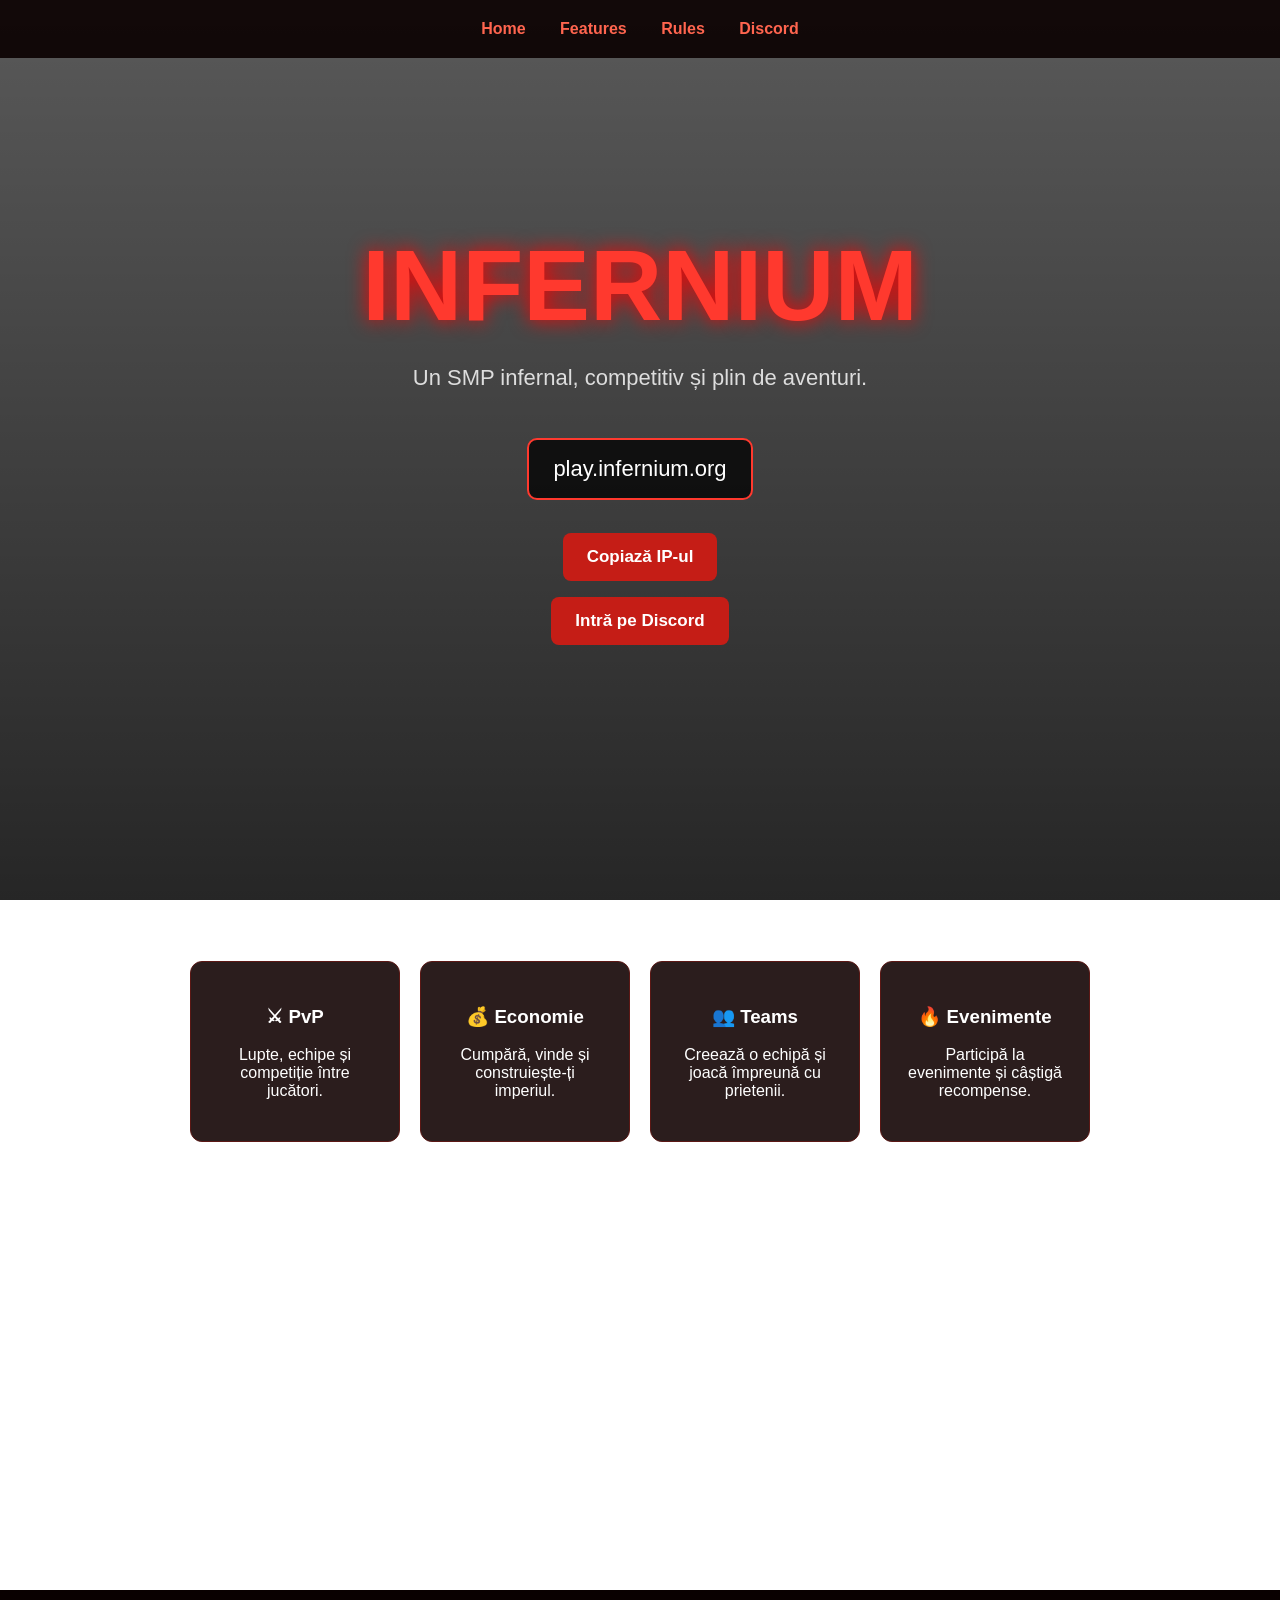
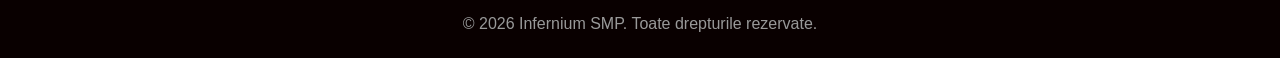
==== index.html @ 7bd4cf45 "Update index.html" ====
<!DOCTYPE html>
<html lang="ro">
<head>
    <meta charset="UTF-8">
    <meta name="viewport" content="width=device-width, initial-scale=1.0">
    <title>Infernium SMP</title>

    <style>
        * {
            box-sizing: border-box;
        }

        body {
            margin: 0;
            font-family: Arial, sans-serif;
            color: white;
            text-align: center;
            background:
                linear-gradient(rgba(0, 0, 0, 0.65), rgba(0, 0, 0, 0.85)),
                url("https://images.unsplash.com/photo-1519608487953-e999c86e7455");
            background-size: cover;
            background-position: center;
            background-attachment: fixed;
        }

        nav {
            padding: 20px;
            background: rgba(10, 0, 0, 0.9);
        }

        nav a {
            margin: 0 15px;
            color: #ff654f;
            font-weight: bold;
            text-decoration: none;
        }

        .hero {
            min-height: 85vh;
            display: flex;
            flex-direction: column;
            align-items: center;
            justify-content: center;
            padding: 30px;
        }

        h1 {
            margin: 0;
            font-size: clamp(48px, 10vw, 100px);
            color: #ff392e;
            text-shadow: 0 0 20px #ff0000;
        }

        .subtitle {
            font-size: 22px;
            color: #dddddd;
        }

        .server-ip {
            margin: 25px 0;
            padding: 16px 24px;
            border: 2px solid #ff392e;
            border-radius: 10px;
            background: rgba(0, 0, 0, 0.75);
            font-size: 22px;
        }

        button,
        .button {
            display: inline-block;
            margin: 8px;
            padding: 14px 24px;
            border: none;
            border-radius: 8px;
            background: #c51d16;
            color: white;
            font-size: 17px;
            font-weight: bold;
            cursor: pointer;
            text-decoration: none;
        }

        button:hover,
        .button:hover {
            background: #ff392e;
        }

        section {
            max-width: 950px;
            margin: auto;
            padding: 70px 25px;
        }

        .cards {
            display: grid;
            grid-template-columns: repeat(auto-fit, minmax(210px, 1fr));
            gap: 20px;
        }

        .card {
            padding: 25px;
            border: 1px solid #5c1815;
            border-radius: 12px;
            background: rgba(20, 5, 5, 0.9);
        }

        footer {
            padding: 25px;
            background: #090000;
            color: #999999;
        }
    </style>
</head>

<body>
    <nav>
        <a href="#home">Home</a>
        <a href="#features">Features</a>
        <a href="#rules">Rules</a>
        <a href="https://discord.gg/xWDe3Y3GH">Discord</a>
    </nav>

    <main>
        <section class="hero" id="home">
            <h1>INFERNIUM</h1>

            <p class="subtitle">
                Un SMP infernal, competitiv și plin de aventuri.
            </p>

            <div class="server-ip" id="serverIp">
                play.infernium.org
            </div>

            <button onclick="copyServerIp()">Copiază IP-ul</button>

            <a class="button" href="https://discord.gg/xWDe3Y3GH">
                Intră pe Discord
            </a>
        </section>

        <section id="features">
            <h2>De ce Infernium?</h2>

            <div class="cards">
                <div class="card">
                    <h3>⚔ PvP</h3>
                    <p>Lupte, echipe și competiție între jucători.</p>
                </div>

                <div class="card">
                    <h3>💰 Economie</h3>
                    <p>Cumpără, vinde și construiește-ți imperiul.</p>
                </div>

                <div class="card">
                    <h3>👥 Teams</h3>
                    <p>Creează o echipă și joacă împreună cu prietenii.</p>
                </div>

                <div class="card">
                    <h3>🔥 Evenimente</h3>
                    <p>Participă la evenimente și câștigă recompense.</p>
                </div>
            </div>
        </section>

        <section id="rules">
            <h2>Reguli principale</h2>

            <p>1. Respectă jucătorii și staff-ul.</p>
            <p>2. Nu folosi hack-uri sau alte avantaje ilegale.</p>
            <p>3. Nu face spam sau reclamă.</p>
            <p>4. Nu exploata bug-uri.</p>
            <p>5. Respectă deciziile staff-ului.</p>
        </section>
    </main>

    <footer>
        © 2026 Infernium SMP. Toate drepturile rezervate.
    </footer>

    <script>
        function copyServerIp() {
            const serverIp = "play.infernium.org";

            navigator.clipboard.writeText(serverIp)
                .then(() => {
                    alert("IP copiat: " + serverIp);
                })
                .catch(() => {
                    prompt("Copiază IP-ul:", serverIp);
                });
        }
    </script>
</body>
</html>
Add Infernium website
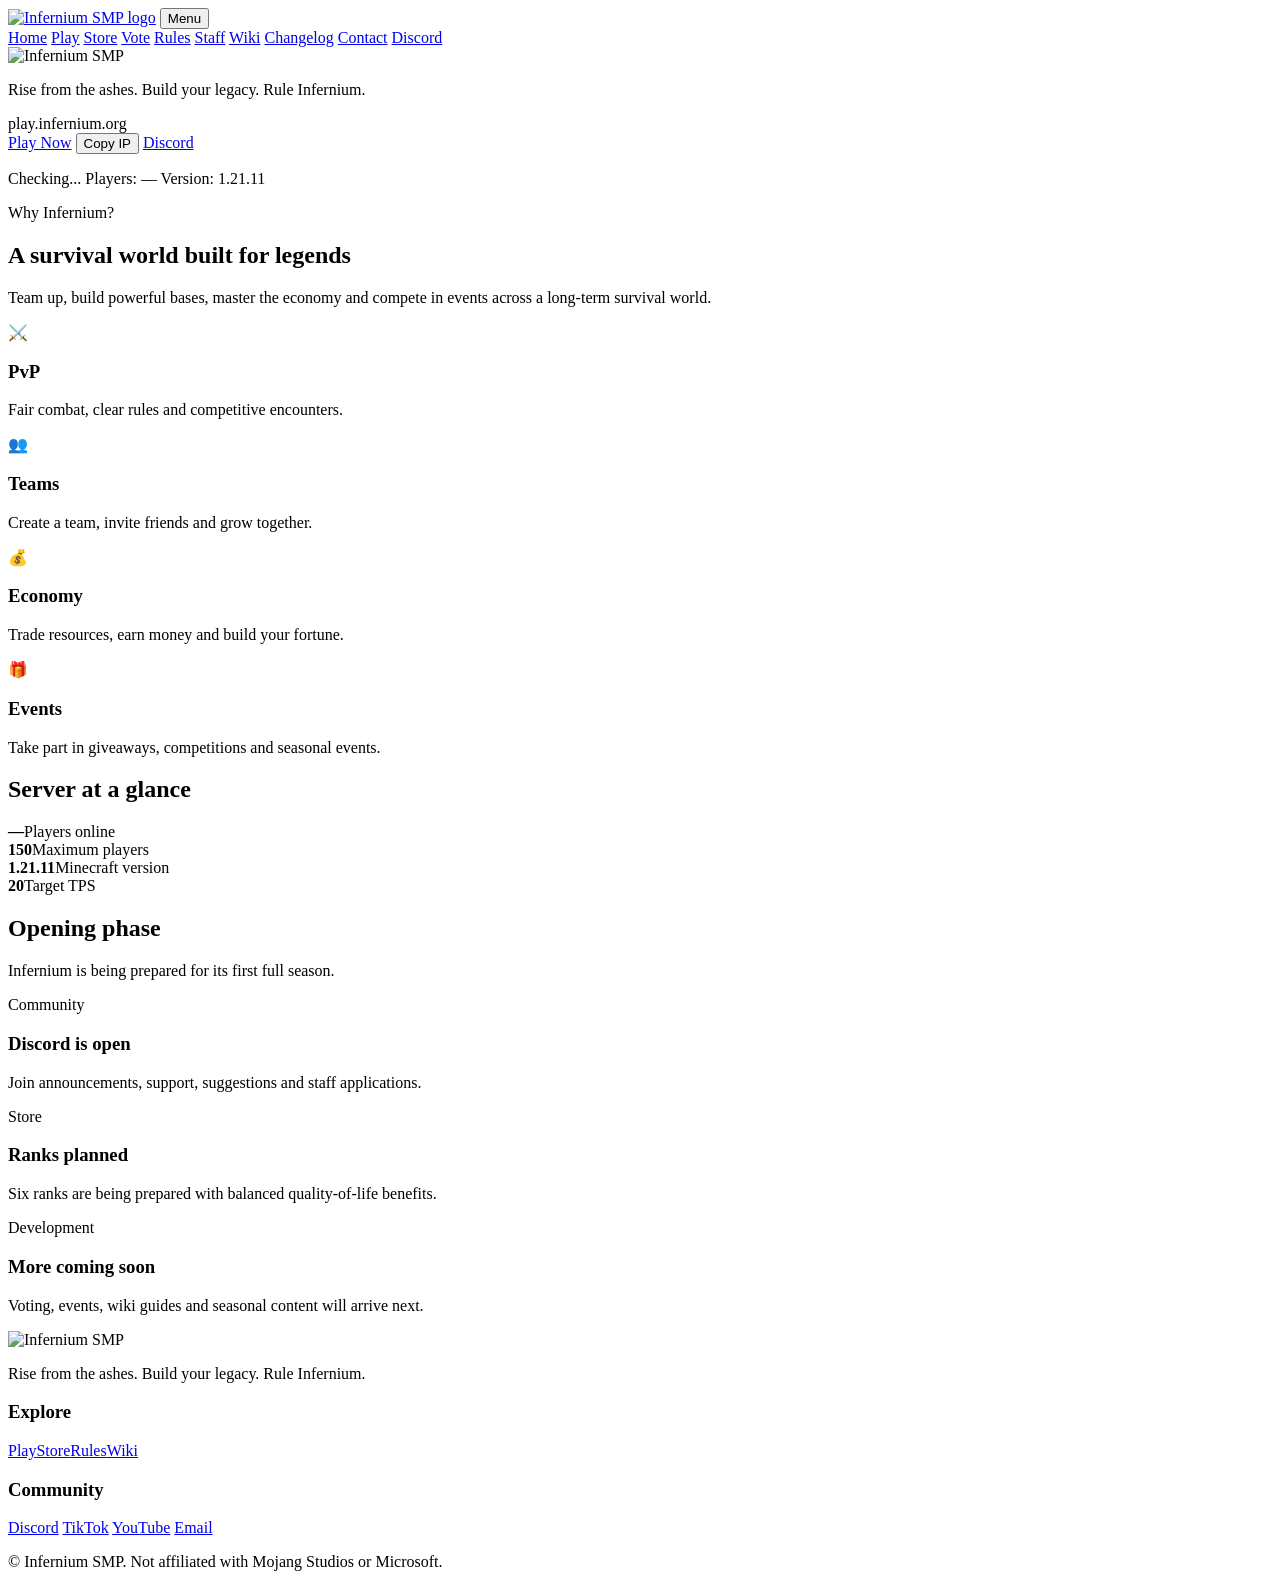
==== commit 1198a1d1: "Add files via upload" ====
--- a/index.html
+++ b/index.html
@@ -1,198 +1,117 @@
 <!DOCTYPE html>
-<html lang="ro">
+<html lang="en">
 <head>
-    <meta charset="UTF-8">
-    <meta name="viewport" content="width=device-width, initial-scale=1.0">
-    <title>Infernium SMP</title>
+  <meta charset="UTF-8">
+  <meta name="viewport" content="width=device-width, initial-scale=1.0">
+  <meta name="description" content="Infernium SMP official Minecraft server website.">
+  <title>Home | Infernium SMP</title>
+  <link rel="stylesheet" href="css/style.css">
+</head>
+<body>
+<header class="site-header">
+  <div class="container navbar">
+    <a class="brand" href="index.html"><img src="images/logo.png" alt="Infernium SMP logo"></a>
+    <button class="menu-toggle" type="button" aria-label="Open navigation" aria-expanded="false">Menu</button>
+    <nav class="nav-links">
+      <a href="index.html">Home</a>
+      <a href="play.html">Play</a>
+      <a href="store.html">Store</a>
+      <a href="vote.html">Vote</a>
+      <a href="rules.html">Rules</a>
+      <a href="staff.html">Staff</a>
+      <a href="wiki.html">Wiki</a>
+      <a href="changelog.html">Changelog</a>
+      <a href="contact.html">Contact</a>
+      <a class="nav-discord" href="https://discord.gg/q29dRccxE" target="_blank" rel="noopener">Discord</a>
+    </nav>
+  </div>
+</header>
 
-    <style>
-        * {
-            box-sizing: border-box;
-        }
+<main>
+  <section class="hero">
+    <div class="hero-content">
+      <img class="hero-logo" src="images/logo.png" alt="Infernium SMP">
+      <p class="hero-subtitle">Rise from the ashes. Build your legacy. Rule Infernium.</p>
+      <div class="server-ip">play.infernium.org</div>
+      <div class="actions">
+        <a class="btn btn-primary" href="play.html">Play Now</a>
+        <button class="btn btn-secondary" type="button" data-copy-ip data-message-target="#copy-message">Copy IP</button>
+        <a class="btn btn-discord" href="https://discord.gg/q29dRccxE" target="_blank" rel="noopener">Discord</a>
+      </div>
+      <p class="copy-message" id="copy-message"></p>
+      <div class="status-strip">
+        <span class="status-pill"><span class="status-dot" data-status-dot></span><span data-server-status>Checking...</span></span>
+        <span class="status-pill">Players: <span data-player-count>—</span></span>
+        <span class="status-pill">Version: <span data-server-version>1.21.11</span></span>
+      </div>
+    </div>
+  </section>
 
-        body {
-            margin: 0;
-            font-family: Arial, sans-serif;
-            color: white;
-            text-align: center;
-            background:
-                linear-gradient(rgba(0, 0, 0, 0.65), rgba(0, 0, 0, 0.85)),
-                url("https://images.unsplash.com/photo-1519608487953-e999c86e7455");
-            background-size: cover;
-            background-position: center;
-            background-attachment: fixed;
-        }
+  <section class="section">
+    <div class="container">
+      <p class="eyebrow center">Why Infernium?</p>
+      <h2 class="section-title">A survival world built for legends</h2>
+      <p class="section-lead">Team up, build powerful bases, master the economy and compete in events across a long-term survival world.</p>
+      <div class="grid grid-4">
+        <article class="card reveal"><div class="card-icon">⚔️</div><h3>PvP</h3><p>Fair combat, clear rules and competitive encounters.</p></article>
+        <article class="card reveal"><div class="card-icon">👥</div><h3>Teams</h3><p>Create a team, invite friends and grow together.</p></article>
+        <article class="card reveal"><div class="card-icon">💰</div><h3>Economy</h3><p>Trade resources, earn money and build your fortune.</p></article>
+        <article class="card reveal"><div class="card-icon">🎁</div><h3>Events</h3><p>Take part in giveaways, competitions and seasonal events.</p></article>
+      </div>
+    </div>
+  </section>
 
-        nav {
-            padding: 20px;
-            background: rgba(10, 0, 0, 0.9);
-        }
+  <section class="section section-dark">
+    <div class="container">
+      <h2 class="section-title">Server at a glance</h2>
+      <div class="grid grid-4">
+        <article class="card stat reveal"><strong data-player-count>—</strong><span>Players online</span></article>
+        <article class="card stat reveal"><strong>150</strong><span>Maximum players</span></article>
+        <article class="card stat reveal"><strong>1.21.11</strong><span>Minecraft version</span></article>
+        <article class="card stat reveal"><strong>20</strong><span>Target TPS</span></article>
+      </div>
+    </div>
+  </section>
 
-        nav a {
-            margin: 0 15px;
-            color: #ff654f;
-            font-weight: bold;
-            text-decoration: none;
-        }
+  <section class="section">
+    <div class="container">
+      <h2 class="section-title">Opening phase</h2>
+      <p class="section-lead">Infernium is being prepared for its first full season.</p>
+      <div class="grid grid-3">
+        <article class="card reveal"><p class="eyebrow">Community</p><h3>Discord is open</h3><p>Join announcements, support, suggestions and staff applications.</p></article>
+        <article class="card reveal"><p class="eyebrow">Store</p><h3>Ranks planned</h3><p>Six ranks are being prepared with balanced quality-of-life benefits.</p></article>
+        <article class="card reveal"><p class="eyebrow">Development</p><h3>More coming soon</h3><p>Voting, events, wiki guides and seasonal content will arrive next.</p></article>
+      </div>
+    </div>
+  </section>
+</main>
 
-        .hero {
-            min-height: 85vh;
-            display: flex;
-            flex-direction: column;
-            align-items: center;
-            justify-content: center;
-            padding: 30px;
-        }
-
-        h1 {
-            margin: 0;
-            font-size: clamp(48px, 10vw, 100px);
-            color: #ff392e;
-            text-shadow: 0 0 20px #ff0000;
-        }
-
-        .subtitle {
-            font-size: 22px;
-            color: #dddddd;
-        }
-
-        .server-ip {
-            margin: 25px 0;
-            padding: 16px 24px;
-            border: 2px solid #ff392e;
-            border-radius: 10px;
-            background: rgba(0, 0, 0, 0.75);
-            font-size: 22px;
-        }
-
-        button,
-        .button {
-            display: inline-block;
-            margin: 8px;
-            padding: 14px 24px;
-            border: none;
-            border-radius: 8px;
-            background: #c51d16;
-            color: white;
-            font-size: 17px;
-            font-weight: bold;
-            cursor: pointer;
-            text-decoration: none;
-        }
-
-        button:hover,
-        .button:hover {
-            background: #ff392e;
-        }
-
-        section {
-            max-width: 950px;
-            margin: auto;
-            padding: 70px 25px;
-        }
-
-        .cards {
-            display: grid;
-            grid-template-columns: repeat(auto-fit, minmax(210px, 1fr));
-            gap: 20px;
-        }
-
-        .card {
-            padding: 25px;
-            border: 1px solid #5c1815;
-            border-radius: 12px;
-            background: rgba(20, 5, 5, 0.9);
-        }
-
-        footer {
-            padding: 25px;
-            background: #090000;
-            color: #999999;
-        }
-    </style>
-</head>
-
-<body>
-    <nav>
-        <a href="#home">Home</a>
-        <a href="#features">Features</a>
-        <a href="#rules">Rules</a>
-        <a href="https://discord.gg/xWDe3Y3GH">Discord</a>
-    </nav>
-
-    <main>
-        <section class="hero" id="home">
-            <h1>INFERNIUM</h1>
-
-            <p class="subtitle">
-                Un SMP infernal, competitiv și plin de aventuri.
-            </p>
-
-            <div class="server-ip" id="serverIp">
-                play.infernium.org
-            </div>
-
-            <button onclick="copyServerIp()">Copiază IP-ul</button>
-
-            <a class="button" href="https://discord.gg/xWDe3Y3GH">
-                Intră pe Discord
-            </a>
-        </section>
-
-        <section id="features">
-            <h2>De ce Infernium?</h2>
-
-            <div class="cards">
-                <div class="card">
-                    <h3>⚔ PvP</h3>
-                    <p>Lupte, echipe și competiție între jucători.</p>
-                </div>
-
-                <div class="card">
-                    <h3>💰 Economie</h3>
-                    <p>Cumpără, vinde și construiește-ți imperiul.</p>
-                </div>
-
-                <div class="card">
-                    <h3>👥 Teams</h3>
-                    <p>Creează o echipă și joacă împreună cu prietenii.</p>
-                </div>
-
-                <div class="card">
-                    <h3>🔥 Evenimente</h3>
-                    <p>Participă la evenimente și câștigă recompense.</p>
-                </div>
-            </div>
-        </section>
-
-        <section id="rules">
-            <h2>Reguli principale</h2>
-
-            <p>1. Respectă jucătorii și staff-ul.</p>
-            <p>2. Nu folosi hack-uri sau alte avantaje ilegale.</p>
-            <p>3. Nu face spam sau reclamă.</p>
-            <p>4. Nu exploata bug-uri.</p>
-            <p>5. Respectă deciziile staff-ului.</p>
-        </section>
-    </main>
-
-    <footer>
-        © 2026 Infernium SMP. Toate drepturile rezervate.
-    </footer>
-
-    <script>
-        function copyServerIp() {
-            const serverIp = "play.infernium.org";
-
-            navigator.clipboard.writeText(serverIp)
-                .then(() => {
-                    alert("IP copiat: " + serverIp);
-                })
-                .catch(() => {
-                    prompt("Copiază IP-ul:", serverIp);
-                });
-        }
-    </script>
+<footer class="site-footer">
+  <div class="container">
+    <div class="footer-grid">
+      <div>
+        <img class="footer-logo" src="images/logo.png" alt="Infernium SMP">
+        <p class="muted">Rise from the ashes. Build your legacy. Rule Infernium.</p>
+      </div>
+      <div>
+        <h3>Explore</h3>
+        <div class="footer-links">
+          <a href="play.html">Play</a><a href="store.html">Store</a><a href="rules.html">Rules</a><a href="wiki.html">Wiki</a>
+        </div>
+      </div>
+      <div>
+        <h3>Community</h3>
+        <div class="footer-links">
+          <a href="https://discord.gg/q29dRccxE" target="_blank" rel="noopener">Discord</a>
+          <a href="https://www.tiktok.com/@infernium.smp?is_from_webapp=1&sender_device=pc" target="_blank" rel="noopener">TikTok</a>
+          <a href="https://www.youtube.com/@%E5%BD%B1%E9%9B%B6-y7g2w" target="_blank" rel="noopener">YouTube</a>
+          <a href="mailto:itsreikage@gmail.com">Email</a>
+        </div>
+      </div>
+    </div>
+    <p class="copyright">© <span data-year></span> Infernium SMP. Not affiliated with Mojang Studios or Microsoft.</p>
+  </div>
+</footer>
+<script src="js/script.js"></script>
 </body>
-</html>
-Add Infernium website
+</html>
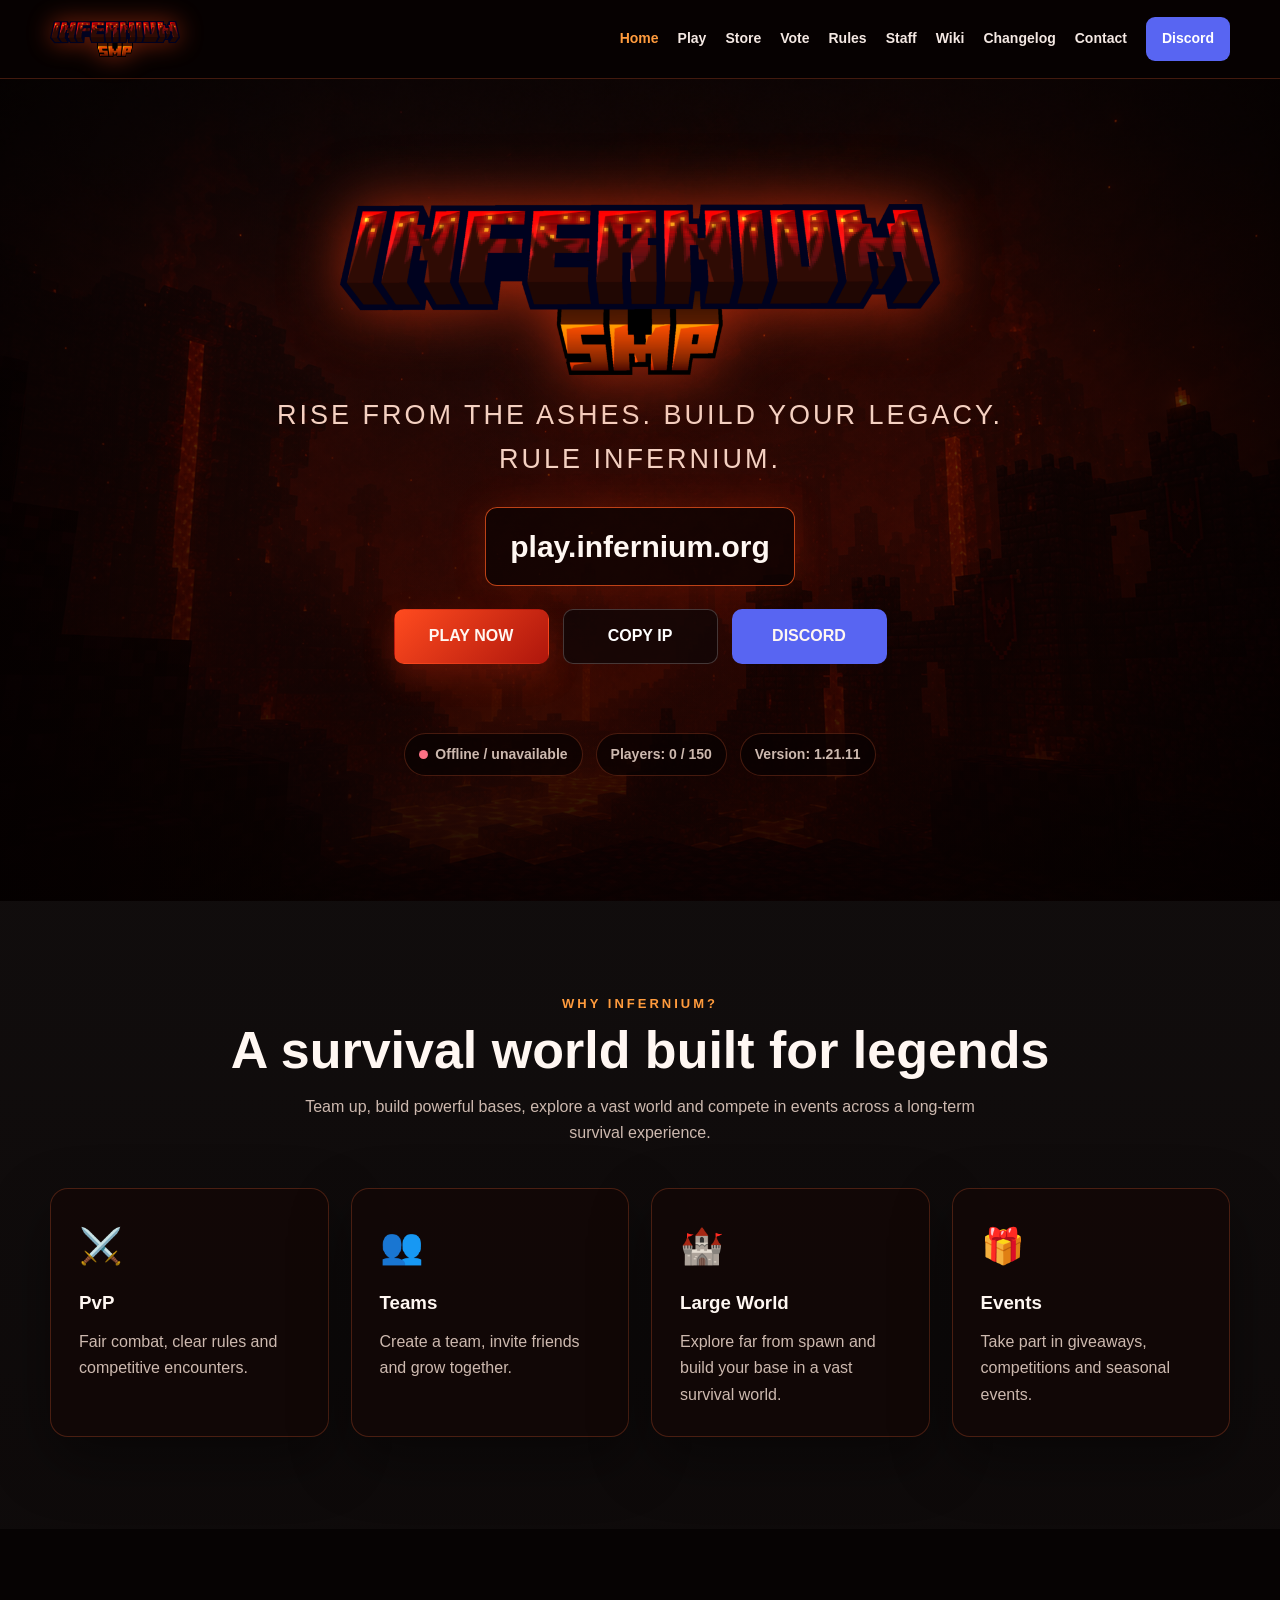
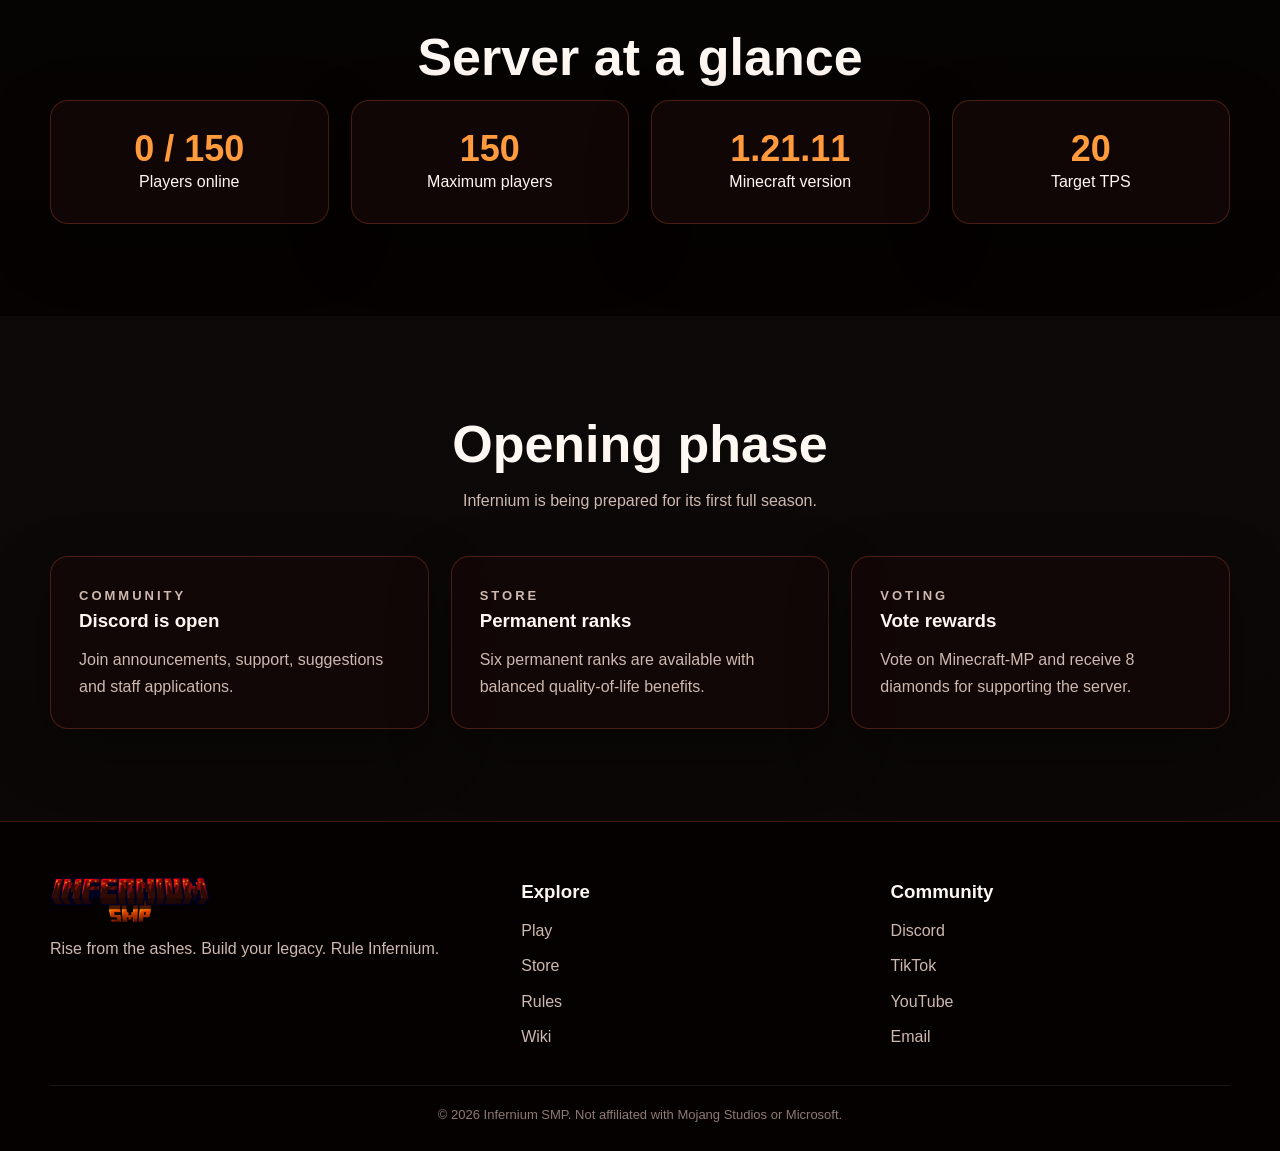
==== commit f619a6a9: "Add files via upload" ====
--- a/index.html
+++ b/index.html
@@ -51,11 +51,11 @@
     <div class="container">
       <p class="eyebrow center">Why Infernium?</p>
       <h2 class="section-title">A survival world built for legends</h2>
-      <p class="section-lead">Team up, build powerful bases, master the economy and compete in events across a long-term survival world.</p>
+      <p class="section-lead">Team up, build powerful bases, explore a vast world and compete in events across a long-term survival experience.</p>
       <div class="grid grid-4">
         <article class="card reveal"><div class="card-icon">⚔️</div><h3>PvP</h3><p>Fair combat, clear rules and competitive encounters.</p></article>
         <article class="card reveal"><div class="card-icon">👥</div><h3>Teams</h3><p>Create a team, invite friends and grow together.</p></article>
-        <article class="card reveal"><div class="card-icon">💰</div><h3>Economy</h3><p>Trade resources, earn money and build your fortune.</p></article>
+        <article class="card reveal"><div class="card-icon">🏰</div><h3>Large World</h3><p>Explore far from spawn and build your base in a vast survival world.</p></article>
         <article class="card reveal"><div class="card-icon">🎁</div><h3>Events</h3><p>Take part in giveaways, competitions and seasonal events.</p></article>
       </div>
     </div>
@@ -79,8 +79,8 @@
       <p class="section-lead">Infernium is being prepared for its first full season.</p>
       <div class="grid grid-3">
         <article class="card reveal"><p class="eyebrow">Community</p><h3>Discord is open</h3><p>Join announcements, support, suggestions and staff applications.</p></article>
-        <article class="card reveal"><p class="eyebrow">Store</p><h3>Ranks planned</h3><p>Six ranks are being prepared with balanced quality-of-life benefits.</p></article>
-        <article class="card reveal"><p class="eyebrow">Development</p><h3>More coming soon</h3><p>Voting, events, wiki guides and seasonal content will arrive next.</p></article>
+        <article class="card reveal"><p class="eyebrow">Store</p><h3>Permanent ranks</h3><p>Six permanent ranks are available with balanced quality-of-life benefits.</p></article>
+        <article class="card reveal"><p class="eyebrow">Voting</p><h3>Vote rewards</h3><p>Vote on Minecraft-MP and receive 8 diamonds for supporting the server.</p></article>
       </div>
     </div>
   </section>
--- a/css/style.css
+++ b/css/style.css
@@ -0,0 +1,325 @@
+:root {
+  --bg: #070202;
+  --surface: rgba(19, 7, 6, 0.88);
+  --surface-2: rgba(30, 10, 8, 0.9);
+  --text: #fff7f2;
+  --muted: #cdb9af;
+  --primary: #ff4b1f;
+  --primary-dark: #ae160c;
+  --accent: #ff9b3d;
+  --discord: #5865f2;
+  --success: #4ade80;
+  --danger: #fb7185;
+  --border: rgba(255, 106, 55, 0.24);
+  --shadow: 0 22px 60px rgba(0, 0, 0, 0.42);
+  --radius: 18px;
+  --max: 1180px;
+}
+
+* { box-sizing: border-box; margin: 0; padding: 0; }
+html { scroll-behavior: smooth; }
+body {
+  min-height: 100vh;
+  color: var(--text);
+  background:
+    linear-gradient(rgba(5, 1, 1, 0.94), rgba(5, 1, 1, 0.98)),
+    url("../images/backgrounds/background.png") center/cover fixed;
+  font-family: Inter, Arial, Helvetica, sans-serif;
+  line-height: 1.65;
+}
+a { color: inherit; }
+img { max-width: 100%; display: block; }
+button, input, textarea { font: inherit; }
+.container { width: min(var(--max), calc(100% - 40px)); margin: 0 auto; }
+
+.site-header {
+  position: sticky;
+  top: 0;
+  z-index: 1000;
+  background: rgba(7, 2, 2, 0.88);
+  backdrop-filter: blur(15px);
+  border-bottom: 1px solid var(--border);
+}
+.navbar {
+  min-height: 78px;
+  display: flex;
+  align-items: center;
+  justify-content: space-between;
+  gap: 24px;
+}
+.brand img {
+  width: 130px;
+  filter: drop-shadow(0 0 12px rgba(255, 70, 22, .45));
+}
+.nav-links { display: flex; align-items: center; gap: 19px; }
+.nav-links a {
+  text-decoration: none;
+  font-size: 14px;
+  font-weight: 800;
+  color: #f4e8e3;
+  transition: .2s ease;
+}
+.nav-links a:hover, .nav-links a.active { color: var(--accent); }
+.nav-discord {
+  padding: 10px 16px;
+  border-radius: 9px;
+  background: var(--discord);
+  color: #fff !important;
+}
+.menu-toggle {
+  display: none;
+  padding: 9px 13px;
+  color: white;
+  border: 1px solid var(--border);
+  border-radius: 9px;
+  background: rgba(255,255,255,.04);
+  cursor: pointer;
+}
+
+.hero {
+  min-height: calc(100vh - 78px);
+  display: grid;
+  place-items: center;
+  padding: 70px 20px;
+  text-align: center;
+  background:
+    radial-gradient(circle at center, rgba(112, 21, 5, .08), rgba(4, 0, 0, .74)),
+    linear-gradient(to bottom, rgba(0,0,0,.12), rgba(7,1,1,.84)),
+    url("../images/backgrounds/background.png") center/cover no-repeat;
+}
+.hero-content { width: min(900px, 100%); }
+.hero-logo {
+  width: min(600px, 91vw);
+  margin: 0 auto;
+  filter: drop-shadow(0 0 30px rgba(255, 61, 16, .62));
+  animation: float 4s ease-in-out infinite;
+}
+.hero-subtitle {
+  margin: 18px auto 25px;
+  max-width: 740px;
+  color: #f4d0c1;
+  font-size: clamp(17px, 2.2vw, 27px);
+  letter-spacing: 3px;
+  text-transform: uppercase;
+}
+.server-ip {
+  width: fit-content;
+  max-width: 100%;
+  margin: 0 auto 23px;
+  padding: 14px 24px;
+  border: 1px solid rgba(255, 91, 31, .72);
+  border-radius: 12px;
+  background: rgba(12, 3, 3, .76);
+  box-shadow: 0 0 34px rgba(255, 62, 14, .17);
+  font-size: clamp(20px, 3vw, 30px);
+  font-weight: 900;
+}
+.actions { display: flex; justify-content: center; flex-wrap: wrap; gap: 14px; }
+.btn {
+  min-width: 155px;
+  display: inline-flex;
+  align-items: center;
+  justify-content: center;
+  padding: 13px 22px;
+  border: 1px solid transparent;
+  border-radius: 10px;
+  text-decoration: none;
+  text-transform: uppercase;
+  font-weight: 900;
+  cursor: pointer;
+  transition: .22s ease;
+}
+.btn:hover { transform: translateY(-3px); }
+.btn-primary {
+  background: linear-gradient(135deg, var(--primary), var(--primary-dark));
+  box-shadow: 0 12px 30px rgba(222, 47, 13, .28);
+}
+.btn-secondary { background: rgba(18,6,6,.84); border-color: rgba(255,255,255,.2); color: white; }
+.btn-discord { background: var(--discord); }
+.btn-disabled { opacity: .58; cursor: not-allowed; }
+.btn-disabled:hover { transform: none; }
+.copy-message { min-height: 24px; margin-top: 13px; color: var(--accent); font-weight: 800; }
+.status-strip { margin-top: 32px; display: flex; justify-content: center; flex-wrap: wrap; gap: 13px; }
+.status-pill {
+  padding: 9px 14px;
+  border: 1px solid var(--border);
+  border-radius: 999px;
+  background: rgba(9,2,2,.74);
+  color: var(--muted);
+  font-size: 14px;
+  font-weight: 800;
+}
+.status-dot { display: inline-block; width: 9px; height: 9px; margin-right: 7px; border-radius: 50%; background: #facc15; }
+.status-dot.online { background: var(--success); }
+.status-dot.offline { background: var(--danger); }
+
+.section { padding: 92px 0; }
+.section-dark { background: rgba(4,1,1,.72); }
+.eyebrow { color: var(--accent); text-transform: uppercase; letter-spacing: 3px; font-size: 13px; font-weight: 900; }
+.section-title { margin: 8px 0 14px; text-align: center; font-size: clamp(32px, 5vw, 52px); line-height: 1.1; }
+.section-lead { max-width: 720px; margin: 0 auto 42px; text-align: center; color: var(--muted); }
+.center { text-align: center; }
+
+.grid { display: grid; gap: 22px; }
+.grid-2 { grid-template-columns: repeat(2, minmax(0,1fr)); }
+.grid-3 { grid-template-columns: repeat(3, minmax(0,1fr)); }
+.grid-4 { grid-template-columns: repeat(4, minmax(0,1fr)); }
+
+.card {
+  padding: 28px;
+  border: 1px solid var(--border);
+  border-radius: var(--radius);
+  background: var(--surface);
+  box-shadow: var(--shadow);
+  transition: .22s ease;
+}
+.card:hover { transform: translateY(-5px); border-color: rgba(255, 112, 58, .5); }
+.card-icon { margin-bottom: 13px; font-size: 35px; }
+.card h2, .card h3 { margin-bottom: 10px; }
+.card p, .muted { color: var(--muted); }
+.stat { text-align: center; }
+.stat strong { display: block; color: var(--accent); font-size: 36px; line-height: 1.1; }
+
+.page-hero {
+  padding: 110px 20px 72px;
+  text-align: center;
+  border-bottom: 1px solid var(--border);
+  background:
+    linear-gradient(rgba(4,0,0,.35), rgba(4,0,0,.84)),
+    url("../images/backgrounds/background.png") center/cover;
+}
+.page-hero h1 { margin-top: 10px; font-size: clamp(42px, 7vw, 78px); line-height: 1; text-transform: uppercase; }
+.page-hero p:last-child { max-width: 720px; margin: 18px auto 0; color: var(--muted); font-size: 18px; }
+
+.step-number {
+  width: 45px;
+  height: 45px;
+  display: grid;
+  place-items: center;
+  margin-bottom: 16px;
+  border-radius: 50%;
+  background: linear-gradient(135deg, var(--primary), var(--primary-dark));
+  font-weight: 900;
+}
+.rank-card { position: relative; overflow: hidden; }
+.rank-card::before {
+  content: "";
+  position: absolute;
+  inset: 0 0 auto;
+  height: 5px;
+  background: var(--rank-colour, linear-gradient(90deg, var(--primary), var(--accent)));
+}
+.price { margin: 12px 0 18px; color: var(--accent); font-size: 34px; font-weight: 900; }
+.feature-list { list-style: none; margin: 18px 0 24px; }
+.feature-list li { padding: 7px 0; color: var(--muted); }
+.feature-list li::before { content: "✓"; margin-right: 9px; color: var(--success); font-weight: 900; }
+
+.rule-list, .wiki-list, .command-list { padding-left: 20px; color: var(--muted); }
+.rule-list li, .wiki-list li, .command-list li { margin: 10px 0; }
+.command { color: var(--accent); font-family: Consolas, monospace; font-weight: 900; }
+
+.staff-avatar {
+  width: 94px; height: 94px;
+  display: grid; place-items: center;
+  margin: 0 auto 16px;
+  border: 2px solid var(--border);
+  border-radius: 50%;
+  background: #210908;
+  font-size: 39px;
+}
+.staff-card { text-align: center; }
+.role { color: var(--accent); font-weight: 900; text-transform: uppercase; letter-spacing: 1px; }
+
+.timeline { max-width: 850px; margin: 0 auto; }
+.timeline-item {
+  margin-bottom: 22px;
+  padding: 26px 28px;
+  border-left: 4px solid var(--primary);
+  border-radius: 0 var(--radius) var(--radius) 0;
+  background: var(--surface);
+}
+.timeline-item time { color: var(--accent); font-weight: 900; }
+
+.footer-links { display: grid; gap: 9px; margin-top: 10px; }
+.footer-links a { color: var(--muted); text-decoration: none; }
+.footer-links a:hover { color: var(--accent); }
+.notice {
+  padding: 18px 20px;
+  border: 1px solid var(--border);
+  border-radius: 12px;
+  background: rgba(255, 88, 28, .08);
+  color: var(--muted);
+}
+
+.site-footer { padding: 55px 0 25px; border-top: 1px solid var(--border); background: #060101; }
+.footer-grid { display: grid; grid-template-columns: 1.3fr 1fr 1fr; gap: 30px; }
+.footer-logo { width: 160px; margin-bottom: 13px; }
+.copyright {
+  margin-top: 35px;
+  padding-top: 18px;
+  border-top: 1px solid rgba(255,255,255,.08);
+  text-align: center;
+  color: #8d7a73;
+  font-size: 13px;
+}
+
+.reveal { opacity: 0; transform: translateY(22px); transition: .65s ease; }
+.reveal.visible { opacity: 1; transform: translateY(0); }
+@keyframes float { 0%,100% { transform: translateY(0); } 50% { transform: translateY(-10px); } }
+
+@media (max-width: 980px) {
+  .menu-toggle { display: block; }
+  .nav-links {
+    position: absolute;
+    top: 78px; left: 0; right: 0;
+    display: none;
+    padding: 20px;
+    flex-direction: column;
+    align-items: stretch;
+    background: rgba(7,2,2,.98);
+    border-bottom: 1px solid var(--border);
+  }
+  .nav-links.open { display: flex; }
+  .nav-links a { padding: 8px 0; }
+  .grid-3, .grid-4 { grid-template-columns: repeat(2, minmax(0,1fr)); }
+  .footer-grid { grid-template-columns: 1fr 1fr; }
+}
+@media (max-width: 640px) {
+  .container { width: min(100% - 28px, var(--max)); }
+  .hero { min-height: 760px; }
+  .grid-2, .grid-3, .grid-4, .footer-grid { grid-template-columns: 1fr; }
+  .actions { width: min(340px, 100%); margin-inline: auto; }
+  .btn { width: 100%; }
+  .server-ip { width: 100%; overflow-wrap: anywhere; }
+}
+/* Store rank artwork */
+.store-notice { margin-bottom: 30px; text-align: center; }
+.rank-grid { align-items: stretch; }
+.rank-card { padding: 0; display: flex; flex-direction: column; border-color: color-mix(in srgb, var(--rank-colour) 42%, transparent); box-shadow: 0 22px 60px rgba(0,0,0,.42), 0 0 24px var(--rank-glow); }
+.rank-card::before { height: 6px; background: linear-gradient(90deg, transparent, var(--rank-colour), transparent); z-index: 2; }
+.rank-card:hover { transform: translateY(-8px); border-color: var(--rank-colour); box-shadow: 0 26px 70px rgba(0,0,0,.55), 0 0 38px var(--rank-glow); }
+.rank-art { height: 310px; overflow: hidden; background: #020202; border-bottom: 1px solid rgba(255,255,255,.08); }
+.rank-art img { width: 100%; height: 100%; object-fit: cover; object-position: top center; transition: transform .45s ease, filter .45s ease; }
+.rank-card:hover .rank-art img { transform: scale(1.045); filter: brightness(1.08); }
+.rank-content { padding: 26px 28px 30px; display: flex; flex: 1; flex-direction: column; }
+.rank-content h2 { color: var(--rank-colour); font-size: 30px; text-transform: uppercase; letter-spacing: 1px; }
+.rank-content .feature-list { flex: 1; }
+.rank-content .btn { width: 100%; }
+.rank-badge { position: absolute; top: 17px; right: 15px; z-index: 3; padding: 7px 12px; border-radius: 999px; background: var(--rank-colour); color: #100014; font-size: 12px; font-weight: 1000; text-transform: uppercase; letter-spacing: .8px; box-shadow: 0 8px 24px rgba(0,0,0,.45); }
+
+/* Vote page */
+.vote-layout { display: grid; grid-template-columns: 1.2fr .8fr; gap: 24px; align-items: stretch; }
+.vote-card { min-height: 490px; display: flex; flex-direction: column; align-items: center; justify-content: center; text-align: center; background: radial-gradient(circle at 50% 20%, rgba(78,190,255,.15), transparent 42%), var(--surface); }
+.vote-icon { margin-bottom: 10px; font-size: 76px; filter: drop-shadow(0 0 22px rgba(82,190,255,.55)); }
+.vote-card h2 { font-size: clamp(34px,5vw,58px); line-height: 1.05; }
+.vote-card p:not(.eyebrow) { max-width: 610px; margin: 12px auto 26px; }
+.vote-button { min-width: min(330px,100%); }
+.vote-steps h2 { margin-bottom: 24px; }
+.vote-step-list { list-style: none; display: grid; gap: 20px; }
+.vote-step-list li { display: grid; grid-template-columns: 46px 1fr; gap: 14px; align-items: start; }
+.vote-step-list li > span { width: 42px; height: 42px; display: grid; place-items: center; border-radius: 50%; background: linear-gradient(135deg,var(--primary),var(--primary-dark)); font-weight: 900; }
+.vote-step-list strong { display: block; margin-bottom: 3px; }
+.vote-step-list p { color: var(--muted); }
+
+@media (max-width: 900px) { .vote-layout { grid-template-columns: 1fr; } .rank-art { height: 360px; } }
+@media (max-width: 640px) { .rank-art { height: 390px; } .rank-content { padding: 22px; } .vote-card { min-height: 420px; } }
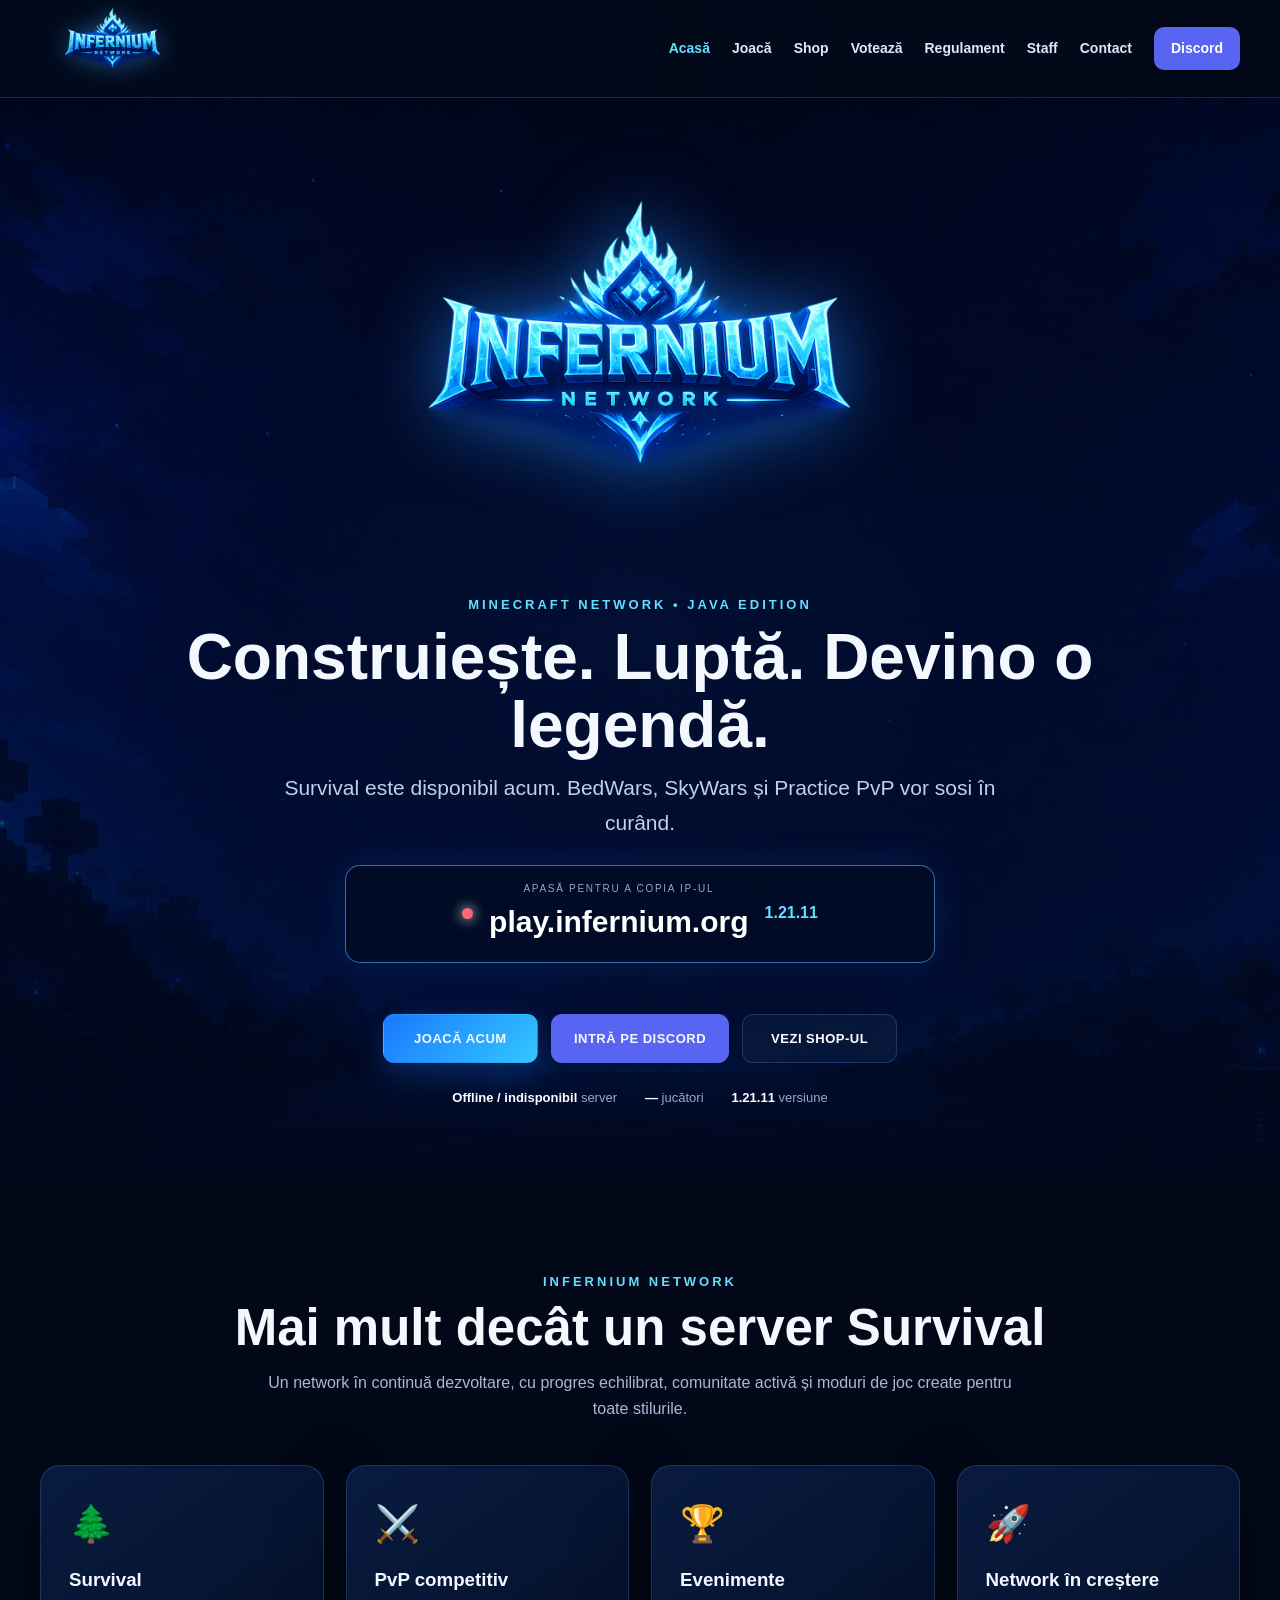
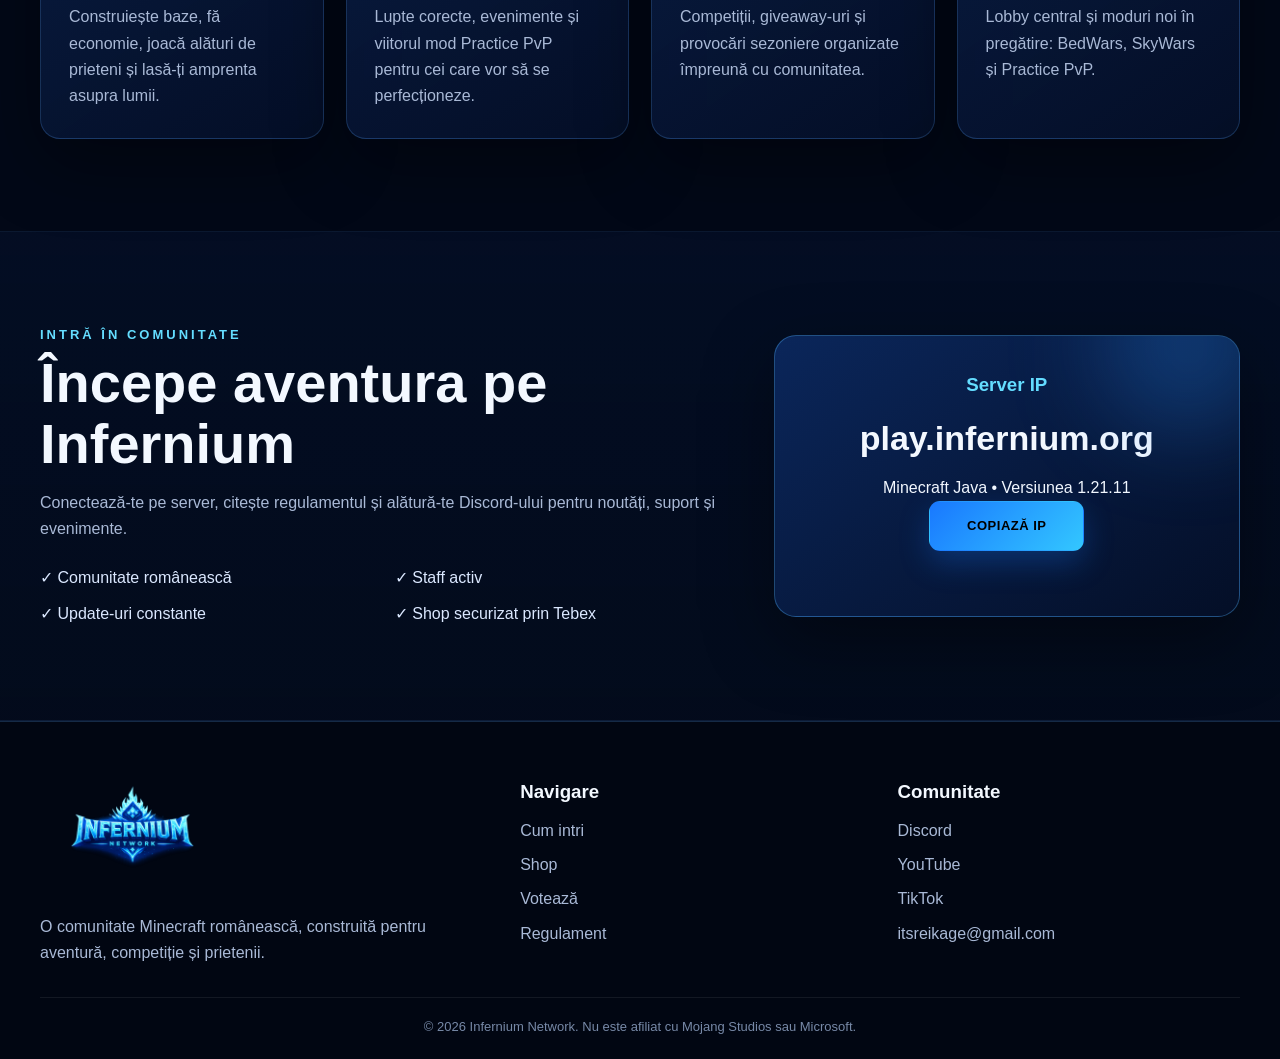
==== commit a334293a: "Add files via upload" ====
--- a/index.html
+++ b/index.html
@@ -1,117 +1,3 @@
-<!DOCTYPE html>
-<html lang="en">
-<head>
-  <meta charset="UTF-8">
-  <meta name="viewport" content="width=device-width, initial-scale=1.0">
-  <meta name="description" content="Infernium SMP official Minecraft server website.">
-  <title>Home | Infernium SMP</title>
-  <link rel="stylesheet" href="css/style.css">
-</head>
-<body>
-<header class="site-header">
-  <div class="container navbar">
-    <a class="brand" href="index.html"><img src="images/logo.png" alt="Infernium SMP logo"></a>
-    <button class="menu-toggle" type="button" aria-label="Open navigation" aria-expanded="false">Menu</button>
-    <nav class="nav-links">
-      <a href="index.html">Home</a>
-      <a href="play.html">Play</a>
-      <a href="store.html">Store</a>
-      <a href="vote.html">Vote</a>
-      <a href="rules.html">Rules</a>
-      <a href="staff.html">Staff</a>
-      <a href="wiki.html">Wiki</a>
-      <a href="changelog.html">Changelog</a>
-      <a href="contact.html">Contact</a>
-      <a class="nav-discord" href="https://discord.gg/q29dRccxE" target="_blank" rel="noopener">Discord</a>
-    </nav>
-  </div>
-</header>
-
-<main>
-  <section class="hero">
-    <div class="hero-content">
-      <img class="hero-logo" src="images/logo.png" alt="Infernium SMP">
-      <p class="hero-subtitle">Rise from the ashes. Build your legacy. Rule Infernium.</p>
-      <div class="server-ip">play.infernium.org</div>
-      <div class="actions">
-        <a class="btn btn-primary" href="play.html">Play Now</a>
-        <button class="btn btn-secondary" type="button" data-copy-ip data-message-target="#copy-message">Copy IP</button>
-        <a class="btn btn-discord" href="https://discord.gg/q29dRccxE" target="_blank" rel="noopener">Discord</a>
-      </div>
-      <p class="copy-message" id="copy-message"></p>
-      <div class="status-strip">
-        <span class="status-pill"><span class="status-dot" data-status-dot></span><span data-server-status>Checking...</span></span>
-        <span class="status-pill">Players: <span data-player-count>—</span></span>
-        <span class="status-pill">Version: <span data-server-version>1.21.11</span></span>
-      </div>
-    </div>
-  </section>
-
-  <section class="section">
-    <div class="container">
-      <p class="eyebrow center">Why Infernium?</p>
-      <h2 class="section-title">A survival world built for legends</h2>
-      <p class="section-lead">Team up, build powerful bases, explore a vast world and compete in events across a long-term survival experience.</p>
-      <div class="grid grid-4">
-        <article class="card reveal"><div class="card-icon">⚔️</div><h3>PvP</h3><p>Fair combat, clear rules and competitive encounters.</p></article>
-        <article class="card reveal"><div class="card-icon">👥</div><h3>Teams</h3><p>Create a team, invite friends and grow together.</p></article>
-        <article class="card reveal"><div class="card-icon">🏰</div><h3>Large World</h3><p>Explore far from spawn and build your base in a vast survival world.</p></article>
-        <article class="card reveal"><div class="card-icon">🎁</div><h3>Events</h3><p>Take part in giveaways, competitions and seasonal events.</p></article>
-      </div>
-    </div>
-  </section>
-
-  <section class="section section-dark">
-    <div class="container">
-      <h2 class="section-title">Server at a glance</h2>
-      <div class="grid grid-4">
-        <article class="card stat reveal"><strong data-player-count>—</strong><span>Players online</span></article>
-        <article class="card stat reveal"><strong>150</strong><span>Maximum players</span></article>
-        <article class="card stat reveal"><strong>1.21.11</strong><span>Minecraft version</span></article>
-        <article class="card stat reveal"><strong>20</strong><span>Target TPS</span></article>
-      </div>
-    </div>
-  </section>
-
-  <section class="section">
-    <div class="container">
-      <h2 class="section-title">Opening phase</h2>
-      <p class="section-lead">Infernium is being prepared for its first full season.</p>
-      <div class="grid grid-3">
-        <article class="card reveal"><p class="eyebrow">Community</p><h3>Discord is open</h3><p>Join announcements, support, suggestions and staff applications.</p></article>
-        <article class="card reveal"><p class="eyebrow">Store</p><h3>Permanent ranks</h3><p>Six permanent ranks are available with balanced quality-of-life benefits.</p></article>
-        <article class="card reveal"><p class="eyebrow">Voting</p><h3>Vote rewards</h3><p>Vote on Minecraft-MP and receive 8 diamonds for supporting the server.</p></article>
-      </div>
-    </div>
-  </section>
-</main>
-
-<footer class="site-footer">
-  <div class="container">
-    <div class="footer-grid">
-      <div>
-        <img class="footer-logo" src="images/logo.png" alt="Infernium SMP">
-        <p class="muted">Rise from the ashes. Build your legacy. Rule Infernium.</p>
-      </div>
-      <div>
-        <h3>Explore</h3>
-        <div class="footer-links">
-          <a href="play.html">Play</a><a href="store.html">Store</a><a href="rules.html">Rules</a><a href="wiki.html">Wiki</a>
-        </div>
-      </div>
-      <div>
-        <h3>Community</h3>
-        <div class="footer-links">
-          <a href="https://discord.gg/q29dRccxE" target="_blank" rel="noopener">Discord</a>
-          <a href="https://www.tiktok.com/@infernium.smp?is_from_webapp=1&sender_device=pc" target="_blank" rel="noopener">TikTok</a>
-          <a href="https://www.youtube.com/@%E5%BD%B1%E9%9B%B6-y7g2w" target="_blank" rel="noopener">YouTube</a>
-          <a href="mailto:itsreikage@gmail.com">Email</a>
-        </div>
-      </div>
-    </div>
-    <p class="copyright">© <span data-year></span> Infernium SMP. Not affiliated with Mojang Studios or Microsoft.</p>
-  </div>
-</footer>
-<script src="js/script.js"></script>
-</body>
-</html>+<!doctype html><html lang="ro"><head><meta charset="utf-8"><meta name="viewport" content="width=device-width,initial-scale=1"><meta name="theme-color" content="#071b4d"><meta name="description" content="Site-ul oficial Infernium Network Minecraft."><title>Acasă | Infernium Network</title><link rel="stylesheet" href="css/style.css"></head><body><header class="site-header"><div class="container navbar"><a class="brand" href="index.html"><img src="images/logo.png" alt="Infernium Network"></a><button class="menu-toggle" type="button" aria-label="Deschide meniul" aria-expanded="false"><span></span><span></span><span></span></button><nav class="nav-links"><a href="index.html">Acasă</a><a href="play.html">Joacă</a><a href="store.html">Shop</a><a href="vote.html">Votează</a><a href="rules.html">Regulament</a><a href="staff.html">Staff</a><a href="contact.html">Contact</a><a class="nav-discord" href="https://discord.gg/QWWmxSHefB" target="_blank" rel="noopener">Discord</a></nav></div></header><main><section class="hero"><div class="hero-overlay"></div><div class="hero-content reveal visible"><img class="hero-logo" src="images/logo.png" alt="Infernium Network"><p class="hero-kicker">Minecraft Network • Java Edition</p><h1>Construiește. Luptă. Devino o legendă.</h1><p class="hero-subtitle">Survival este disponibil acum. BedWars, SkyWars și Practice PvP vor sosi în curând.</p><button class="server-box" data-copy-ip data-message-target="#copy-message"><span class="status-dot" data-status-dot></span><span><small>APASĂ PENTRU A COPIA IP-UL</small><strong>play.infernium.org</strong></span><em>1.21.11</em></button><p class="copy-message" id="copy-message"></p><div class="actions"><a class="btn btn-primary" href="play.html">Joacă acum</a><a class="btn btn-discord" href="https://discord.gg/QWWmxSHefB" target="_blank" rel="noopener">Intră pe Discord</a><a class="btn btn-secondary" href="store.html">Vezi shop-ul</a></div><div class="status-strip"><span><b data-server-status>Se verifică...</b> server</span><span><b data-player-count>—</b> jucători</span><span><b>1.21.11</b> versiune</span></div></div></section>
+<section class="section"><div class="container"><p class="eyebrow center">Infernium Network</p><h2 class="section-title">Mai mult decât un server Survival</h2><p class="section-lead">Un network în continuă dezvoltare, cu progres echilibrat, comunitate activă și moduri de joc create pentru toate stilurile.</p><div class="grid grid-4"><article class="card reveal"><div class="card-icon">🌲</div><h3>Survival</h3><p>Construiește baze, fă economie, joacă alături de prieteni și lasă-ți amprenta asupra lumii.</p></article><article class="card reveal"><div class="card-icon">⚔️</div><h3>PvP competitiv</h3><p>Lupte corecte, evenimente și viitorul mod Practice PvP pentru cei care vor să se perfecționeze.</p></article><article class="card reveal"><div class="card-icon">🏆</div><h3>Evenimente</h3><p>Competiții, giveaway-uri și provocări sezoniere organizate împreună cu comunitatea.</p></article><article class="card reveal"><div class="card-icon">🚀</div><h3>Network în creștere</h3><p>Lobby central și moduri noi în pregătire: BedWars, SkyWars și Practice PvP.</p></article></div></div></section>
+<section class="section section-dark"><div class="container"><div class="split"><div class="reveal"><p class="eyebrow">Intră în comunitate</p><h2>Începe aventura pe Infernium</h2><p class="section-copy">Conectează-te pe server, citește regulamentul și alătură-te Discord-ului pentru noutăți, suport și evenimente.</p><div class="mini-list"><span>✓ Comunitate românească</span><span>✓ Staff activ</span><span>✓ Update-uri constante</span><span>✓ Shop securizat prin Tebex</span></div></div><aside class="cta-card reveal"><span class="glow"></span><h3>Server IP</h3><strong>play.infernium.org</strong><p>Minecraft Java • Versiunea 1.21.11</p><button class="btn btn-primary" data-copy-ip data-message-target="#copy-2">Copiază IP</button><p class="copy-message" id="copy-2"></p></aside></div></div></section></main><footer class="site-footer"><div class="container footer-grid"><div><img class="footer-logo" src="images/logo.png" alt="Infernium Network"><p class="muted">O comunitate Minecraft românească, construită pentru aventură, competiție și prietenii.</p></div><div><h3>Navigare</h3><div class="footer-links"><a href="play.html">Cum intri</a><a href="store.html">Shop</a><a href="vote.html">Votează</a><a href="rules.html">Regulament</a></div></div><div><h3>Comunitate</h3><div class="footer-links"><a href="https://discord.gg/QWWmxSHefB" target="_blank" rel="noopener">Discord</a><a href="https://www.youtube.com/@%E5%BD%B1%E9%9B%B6-y7g2w" target="_blank" rel="noopener">YouTube</a><a href="https://www.tiktok.com/@infernium.smp?is_from_webapp=1&sender_device=pc" target="_blank" rel="noopener">TikTok</a><a href="mailto:itsreikage@gmail.com">itsreikage@gmail.com</a></div></div></div><div class="container copyright">© <span data-year></span> Infernium Network. Nu este afiliat cu Mojang Studios sau Microsoft.</div></footer><script src="js/script.js"></script></body></html>
--- a/css/style.css
+++ b/css/style.css
@@ -1,325 +1,2 @@
-:root {
-  --bg: #070202;
-  --surface: rgba(19, 7, 6, 0.88);
-  --surface-2: rgba(30, 10, 8, 0.9);
-  --text: #fff7f2;
-  --muted: #cdb9af;
-  --primary: #ff4b1f;
-  --primary-dark: #ae160c;
-  --accent: #ff9b3d;
-  --discord: #5865f2;
-  --success: #4ade80;
-  --danger: #fb7185;
-  --border: rgba(255, 106, 55, 0.24);
-  --shadow: 0 22px 60px rgba(0, 0, 0, 0.42);
-  --radius: 18px;
-  --max: 1180px;
-}
 
-* { box-sizing: border-box; margin: 0; padding: 0; }
-html { scroll-behavior: smooth; }
-body {
-  min-height: 100vh;
-  color: var(--text);
-  background:
-    linear-gradient(rgba(5, 1, 1, 0.94), rgba(5, 1, 1, 0.98)),
-    url("../images/backgrounds/background.png") center/cover fixed;
-  font-family: Inter, Arial, Helvetica, sans-serif;
-  line-height: 1.65;
-}
-a { color: inherit; }
-img { max-width: 100%; display: block; }
-button, input, textarea { font: inherit; }
-.container { width: min(var(--max), calc(100% - 40px)); margin: 0 auto; }
-
-.site-header {
-  position: sticky;
-  top: 0;
-  z-index: 1000;
-  background: rgba(7, 2, 2, 0.88);
-  backdrop-filter: blur(15px);
-  border-bottom: 1px solid var(--border);
-}
-.navbar {
-  min-height: 78px;
-  display: flex;
-  align-items: center;
-  justify-content: space-between;
-  gap: 24px;
-}
-.brand img {
-  width: 130px;
-  filter: drop-shadow(0 0 12px rgba(255, 70, 22, .45));
-}
-.nav-links { display: flex; align-items: center; gap: 19px; }
-.nav-links a {
-  text-decoration: none;
-  font-size: 14px;
-  font-weight: 800;
-  color: #f4e8e3;
-  transition: .2s ease;
-}
-.nav-links a:hover, .nav-links a.active { color: var(--accent); }
-.nav-discord {
-  padding: 10px 16px;
-  border-radius: 9px;
-  background: var(--discord);
-  color: #fff !important;
-}
-.menu-toggle {
-  display: none;
-  padding: 9px 13px;
-  color: white;
-  border: 1px solid var(--border);
-  border-radius: 9px;
-  background: rgba(255,255,255,.04);
-  cursor: pointer;
-}
-
-.hero {
-  min-height: calc(100vh - 78px);
-  display: grid;
-  place-items: center;
-  padding: 70px 20px;
-  text-align: center;
-  background:
-    radial-gradient(circle at center, rgba(112, 21, 5, .08), rgba(4, 0, 0, .74)),
-    linear-gradient(to bottom, rgba(0,0,0,.12), rgba(7,1,1,.84)),
-    url("../images/backgrounds/background.png") center/cover no-repeat;
-}
-.hero-content { width: min(900px, 100%); }
-.hero-logo {
-  width: min(600px, 91vw);
-  margin: 0 auto;
-  filter: drop-shadow(0 0 30px rgba(255, 61, 16, .62));
-  animation: float 4s ease-in-out infinite;
-}
-.hero-subtitle {
-  margin: 18px auto 25px;
-  max-width: 740px;
-  color: #f4d0c1;
-  font-size: clamp(17px, 2.2vw, 27px);
-  letter-spacing: 3px;
-  text-transform: uppercase;
-}
-.server-ip {
-  width: fit-content;
-  max-width: 100%;
-  margin: 0 auto 23px;
-  padding: 14px 24px;
-  border: 1px solid rgba(255, 91, 31, .72);
-  border-radius: 12px;
-  background: rgba(12, 3, 3, .76);
-  box-shadow: 0 0 34px rgba(255, 62, 14, .17);
-  font-size: clamp(20px, 3vw, 30px);
-  font-weight: 900;
-}
-.actions { display: flex; justify-content: center; flex-wrap: wrap; gap: 14px; }
-.btn {
-  min-width: 155px;
-  display: inline-flex;
-  align-items: center;
-  justify-content: center;
-  padding: 13px 22px;
-  border: 1px solid transparent;
-  border-radius: 10px;
-  text-decoration: none;
-  text-transform: uppercase;
-  font-weight: 900;
-  cursor: pointer;
-  transition: .22s ease;
-}
-.btn:hover { transform: translateY(-3px); }
-.btn-primary {
-  background: linear-gradient(135deg, var(--primary), var(--primary-dark));
-  box-shadow: 0 12px 30px rgba(222, 47, 13, .28);
-}
-.btn-secondary { background: rgba(18,6,6,.84); border-color: rgba(255,255,255,.2); color: white; }
-.btn-discord { background: var(--discord); }
-.btn-disabled { opacity: .58; cursor: not-allowed; }
-.btn-disabled:hover { transform: none; }
-.copy-message { min-height: 24px; margin-top: 13px; color: var(--accent); font-weight: 800; }
-.status-strip { margin-top: 32px; display: flex; justify-content: center; flex-wrap: wrap; gap: 13px; }
-.status-pill {
-  padding: 9px 14px;
-  border: 1px solid var(--border);
-  border-radius: 999px;
-  background: rgba(9,2,2,.74);
-  color: var(--muted);
-  font-size: 14px;
-  font-weight: 800;
-}
-.status-dot { display: inline-block; width: 9px; height: 9px; margin-right: 7px; border-radius: 50%; background: #facc15; }
-.status-dot.online { background: var(--success); }
-.status-dot.offline { background: var(--danger); }
-
-.section { padding: 92px 0; }
-.section-dark { background: rgba(4,1,1,.72); }
-.eyebrow { color: var(--accent); text-transform: uppercase; letter-spacing: 3px; font-size: 13px; font-weight: 900; }
-.section-title { margin: 8px 0 14px; text-align: center; font-size: clamp(32px, 5vw, 52px); line-height: 1.1; }
-.section-lead { max-width: 720px; margin: 0 auto 42px; text-align: center; color: var(--muted); }
-.center { text-align: center; }
-
-.grid { display: grid; gap: 22px; }
-.grid-2 { grid-template-columns: repeat(2, minmax(0,1fr)); }
-.grid-3 { grid-template-columns: repeat(3, minmax(0,1fr)); }
-.grid-4 { grid-template-columns: repeat(4, minmax(0,1fr)); }
-
-.card {
-  padding: 28px;
-  border: 1px solid var(--border);
-  border-radius: var(--radius);
-  background: var(--surface);
-  box-shadow: var(--shadow);
-  transition: .22s ease;
-}
-.card:hover { transform: translateY(-5px); border-color: rgba(255, 112, 58, .5); }
-.card-icon { margin-bottom: 13px; font-size: 35px; }
-.card h2, .card h3 { margin-bottom: 10px; }
-.card p, .muted { color: var(--muted); }
-.stat { text-align: center; }
-.stat strong { display: block; color: var(--accent); font-size: 36px; line-height: 1.1; }
-
-.page-hero {
-  padding: 110px 20px 72px;
-  text-align: center;
-  border-bottom: 1px solid var(--border);
-  background:
-    linear-gradient(rgba(4,0,0,.35), rgba(4,0,0,.84)),
-    url("../images/backgrounds/background.png") center/cover;
-}
-.page-hero h1 { margin-top: 10px; font-size: clamp(42px, 7vw, 78px); line-height: 1; text-transform: uppercase; }
-.page-hero p:last-child { max-width: 720px; margin: 18px auto 0; color: var(--muted); font-size: 18px; }
-
-.step-number {
-  width: 45px;
-  height: 45px;
-  display: grid;
-  place-items: center;
-  margin-bottom: 16px;
-  border-radius: 50%;
-  background: linear-gradient(135deg, var(--primary), var(--primary-dark));
-  font-weight: 900;
-}
-.rank-card { position: relative; overflow: hidden; }
-.rank-card::before {
-  content: "";
-  position: absolute;
-  inset: 0 0 auto;
-  height: 5px;
-  background: var(--rank-colour, linear-gradient(90deg, var(--primary), var(--accent)));
-}
-.price { margin: 12px 0 18px; color: var(--accent); font-size: 34px; font-weight: 900; }
-.feature-list { list-style: none; margin: 18px 0 24px; }
-.feature-list li { padding: 7px 0; color: var(--muted); }
-.feature-list li::before { content: "✓"; margin-right: 9px; color: var(--success); font-weight: 900; }
-
-.rule-list, .wiki-list, .command-list { padding-left: 20px; color: var(--muted); }
-.rule-list li, .wiki-list li, .command-list li { margin: 10px 0; }
-.command { color: var(--accent); font-family: Consolas, monospace; font-weight: 900; }
-
-.staff-avatar {
-  width: 94px; height: 94px;
-  display: grid; place-items: center;
-  margin: 0 auto 16px;
-  border: 2px solid var(--border);
-  border-radius: 50%;
-  background: #210908;
-  font-size: 39px;
-}
-.staff-card { text-align: center; }
-.role { color: var(--accent); font-weight: 900; text-transform: uppercase; letter-spacing: 1px; }
-
-.timeline { max-width: 850px; margin: 0 auto; }
-.timeline-item {
-  margin-bottom: 22px;
-  padding: 26px 28px;
-  border-left: 4px solid var(--primary);
-  border-radius: 0 var(--radius) var(--radius) 0;
-  background: var(--surface);
-}
-.timeline-item time { color: var(--accent); font-weight: 900; }
-
-.footer-links { display: grid; gap: 9px; margin-top: 10px; }
-.footer-links a { color: var(--muted); text-decoration: none; }
-.footer-links a:hover { color: var(--accent); }
-.notice {
-  padding: 18px 20px;
-  border: 1px solid var(--border);
-  border-radius: 12px;
-  background: rgba(255, 88, 28, .08);
-  color: var(--muted);
-}
-
-.site-footer { padding: 55px 0 25px; border-top: 1px solid var(--border); background: #060101; }
-.footer-grid { display: grid; grid-template-columns: 1.3fr 1fr 1fr; gap: 30px; }
-.footer-logo { width: 160px; margin-bottom: 13px; }
-.copyright {
-  margin-top: 35px;
-  padding-top: 18px;
-  border-top: 1px solid rgba(255,255,255,.08);
-  text-align: center;
-  color: #8d7a73;
-  font-size: 13px;
-}
-
-.reveal { opacity: 0; transform: translateY(22px); transition: .65s ease; }
-.reveal.visible { opacity: 1; transform: translateY(0); }
-@keyframes float { 0%,100% { transform: translateY(0); } 50% { transform: translateY(-10px); } }
-
-@media (max-width: 980px) {
-  .menu-toggle { display: block; }
-  .nav-links {
-    position: absolute;
-    top: 78px; left: 0; right: 0;
-    display: none;
-    padding: 20px;
-    flex-direction: column;
-    align-items: stretch;
-    background: rgba(7,2,2,.98);
-    border-bottom: 1px solid var(--border);
-  }
-  .nav-links.open { display: flex; }
-  .nav-links a { padding: 8px 0; }
-  .grid-3, .grid-4 { grid-template-columns: repeat(2, minmax(0,1fr)); }
-  .footer-grid { grid-template-columns: 1fr 1fr; }
-}
-@media (max-width: 640px) {
-  .container { width: min(100% - 28px, var(--max)); }
-  .hero { min-height: 760px; }
-  .grid-2, .grid-3, .grid-4, .footer-grid { grid-template-columns: 1fr; }
-  .actions { width: min(340px, 100%); margin-inline: auto; }
-  .btn { width: 100%; }
-  .server-ip { width: 100%; overflow-wrap: anywhere; }
-}
-/* Store rank artwork */
-.store-notice { margin-bottom: 30px; text-align: center; }
-.rank-grid { align-items: stretch; }
-.rank-card { padding: 0; display: flex; flex-direction: column; border-color: color-mix(in srgb, var(--rank-colour) 42%, transparent); box-shadow: 0 22px 60px rgba(0,0,0,.42), 0 0 24px var(--rank-glow); }
-.rank-card::before { height: 6px; background: linear-gradient(90deg, transparent, var(--rank-colour), transparent); z-index: 2; }
-.rank-card:hover { transform: translateY(-8px); border-color: var(--rank-colour); box-shadow: 0 26px 70px rgba(0,0,0,.55), 0 0 38px var(--rank-glow); }
-.rank-art { height: 310px; overflow: hidden; background: #020202; border-bottom: 1px solid rgba(255,255,255,.08); }
-.rank-art img { width: 100%; height: 100%; object-fit: cover; object-position: top center; transition: transform .45s ease, filter .45s ease; }
-.rank-card:hover .rank-art img { transform: scale(1.045); filter: brightness(1.08); }
-.rank-content { padding: 26px 28px 30px; display: flex; flex: 1; flex-direction: column; }
-.rank-content h2 { color: var(--rank-colour); font-size: 30px; text-transform: uppercase; letter-spacing: 1px; }
-.rank-content .feature-list { flex: 1; }
-.rank-content .btn { width: 100%; }
-.rank-badge { position: absolute; top: 17px; right: 15px; z-index: 3; padding: 7px 12px; border-radius: 999px; background: var(--rank-colour); color: #100014; font-size: 12px; font-weight: 1000; text-transform: uppercase; letter-spacing: .8px; box-shadow: 0 8px 24px rgba(0,0,0,.45); }
-
-/* Vote page */
-.vote-layout { display: grid; grid-template-columns: 1.2fr .8fr; gap: 24px; align-items: stretch; }
-.vote-card { min-height: 490px; display: flex; flex-direction: column; align-items: center; justify-content: center; text-align: center; background: radial-gradient(circle at 50% 20%, rgba(78,190,255,.15), transparent 42%), var(--surface); }
-.vote-icon { margin-bottom: 10px; font-size: 76px; filter: drop-shadow(0 0 22px rgba(82,190,255,.55)); }
-.vote-card h2 { font-size: clamp(34px,5vw,58px); line-height: 1.05; }
-.vote-card p:not(.eyebrow) { max-width: 610px; margin: 12px auto 26px; }
-.vote-button { min-width: min(330px,100%); }
-.vote-steps h2 { margin-bottom: 24px; }
-.vote-step-list { list-style: none; display: grid; gap: 20px; }
-.vote-step-list li { display: grid; grid-template-columns: 46px 1fr; gap: 14px; align-items: start; }
-.vote-step-list li > span { width: 42px; height: 42px; display: grid; place-items: center; border-radius: 50%; background: linear-gradient(135deg,var(--primary),var(--primary-dark)); font-weight: 900; }
-.vote-step-list strong { display: block; margin-bottom: 3px; }
-.vote-step-list p { color: var(--muted); }
-
-@media (max-width: 900px) { .vote-layout { grid-template-columns: 1fr; } .rank-art { height: 360px; } }
-@media (max-width: 640px) { .rank-art { height: 390px; } .rank-content { padding: 22px; } .vote-card { min-height: 420px; } }
+:root{--bg:#020817;--surface:rgba(8,22,54,.86);--surface2:rgba(6,16,40,.95);--text:#f3f8ff;--muted:#a9b9d6;--blue:#2a8cff;--cyan:#64ddff;--border:rgba(91,170,255,.22);--discord:#5865f2;--success:#43e87b;--danger:#ff657a;--shadow:0 24px 70px rgba(0,0,0,.38);--radius:20px;--max:1200px}*{box-sizing:border-box;margin:0;padding:0}html{scroll-behavior:smooth}body{min-height:100vh;color:var(--text);font-family:Inter,Segoe UI,Arial,sans-serif;line-height:1.65;background:radial-gradient(circle at 20% 0%,rgba(17,76,190,.18),transparent 34%),#020817}a{color:inherit}img{display:block;max-width:100%}button{font:inherit}.container{width:min(var(--max),calc(100% - 40px));margin:auto}.site-header{position:sticky;top:0;z-index:1000;background:rgba(2,8,23,.78);backdrop-filter:blur(18px);border-bottom:1px solid var(--border)}.navbar{min-height:78px;display:flex;align-items:center;justify-content:space-between;gap:24px}.brand img{width:145px;filter:drop-shadow(0 0 12px rgba(66,165,255,.45))}.nav-links{display:flex;align-items:center;gap:22px}.nav-links a{text-decoration:none;font-weight:800;font-size:14px;color:#dce9ff;transition:.2s}.nav-links a:hover,.nav-links a.active{color:var(--cyan)}.nav-discord{padding:10px 17px;border-radius:10px;background:var(--discord);color:white!important}.menu-toggle{display:none;width:44px;height:42px;border:1px solid var(--border);background:rgba(255,255,255,.04);border-radius:10px;padding:10px;cursor:pointer}.menu-toggle span{display:block;height:2px;background:white;margin:4px 0}.hero{position:relative;min-height:calc(100vh - 78px);display:grid;place-items:center;text-align:center;padding:70px 20px;background:url('../images/backgrounds/background.png') center/cover no-repeat}.hero-overlay{position:absolute;inset:0;background:linear-gradient(to bottom,rgba(1,6,22,.25),rgba(1,7,24,.88)),radial-gradient(circle at center,rgba(27,111,255,.13),transparent 45%)}.hero-content{position:relative;z-index:1;width:min(980px,100%)}.hero-logo{width:min(640px,92vw);margin:auto;filter:drop-shadow(0 0 38px rgba(30,136,255,.65));animation:float 5s ease-in-out infinite}.hero-kicker,.eyebrow{color:var(--cyan);font-size:13px;font-weight:900;letter-spacing:3px;text-transform:uppercase}.hero h1{font-size:clamp(32px,5vw,64px);line-height:1.06;margin:8px 0 12px}.hero-subtitle{max-width:760px;margin:0 auto 24px;color:#bed0ee;font-size:clamp(16px,2vw,21px)}.server-box{width:min(590px,100%);margin:auto;display:flex;align-items:center;justify-content:center;gap:16px;padding:15px 20px;border:1px solid rgba(83,179,255,.6);border-radius:15px;background:rgba(2,12,35,.74);color:white;box-shadow:0 0 35px rgba(25,127,255,.17);cursor:pointer;transition:.25s}.server-box:hover{transform:translateY(-3px);border-color:var(--cyan)}.server-box small{display:block;color:#8ea9d1;font-size:10px;letter-spacing:1.7px}.server-box strong{font-size:clamp(20px,3vw,30px)}.server-box em{font-style:normal;color:var(--cyan);font-weight:900}.status-dot{width:11px;height:11px;border-radius:50%;background:#f0c84b;box-shadow:0 0 13px currentColor}.status-dot.online{background:var(--success)}.status-dot.offline{background:var(--danger)}.actions{display:flex;justify-content:center;flex-wrap:wrap;gap:13px;margin-top:20px}.btn{min-width:155px;display:inline-flex;justify-content:center;align-items:center;padding:13px 22px;border:1px solid transparent;border-radius:11px;text-decoration:none;text-transform:uppercase;font-weight:900;font-size:13px;letter-spacing:.5px;cursor:pointer;transition:.22s}.btn:hover{transform:translateY(-3px)}.btn-primary{background:linear-gradient(135deg,#1978ff,#33c7ff);box-shadow:0 12px 30px rgba(22,123,255,.27)}.btn-secondary{background:rgba(8,25,61,.85);border-color:var(--border);color:white}.btn-discord{background:var(--discord)}.copy-message{min-height:22px;margin-top:9px;color:var(--cyan);font-weight:800}.status-strip{display:flex;justify-content:center;gap:28px;flex-wrap:wrap;margin-top:24px;color:#95aaca;font-size:13px}.status-strip b{color:white}.section{padding:92px 0}.section-dark{background:linear-gradient(180deg,rgba(4,15,39,.74),rgba(3,11,28,.95));border-block:1px solid rgba(91,170,255,.09)}.center{text-align:center}.section-title{text-align:center;font-size:clamp(31px,5vw,51px);line-height:1.1;margin:8px 0 14px}.section-lead{max-width:760px;text-align:center;margin:0 auto 42px;color:var(--muted)}.grid{display:grid;gap:22px}.grid-4{grid-template-columns:repeat(4,1fr)}.card{padding:28px;border:1px solid var(--border);border-radius:var(--radius);background:linear-gradient(145deg,rgba(10,31,73,.82),rgba(4,15,39,.92));box-shadow:var(--shadow);transition:.25s}.card:hover{transform:translateY(-6px);border-color:rgba(91,190,255,.5)}.card-icon{font-size:36px;margin-bottom:12px}.card h3,.card h2{margin-bottom:8px}.card p,.muted,.section-copy{color:var(--muted)}.split{display:grid;grid-template-columns:1.2fr .8fr;gap:34px;align-items:center}.split h2{font-size:clamp(34px,5vw,56px);line-height:1.08;margin:8px 0 16px}.mini-list{display:grid;grid-template-columns:1fr 1fr;gap:10px;margin-top:22px;color:#dbe8ff}.cta-card{position:relative;overflow:hidden;padding:34px;border:1px solid rgba(80,180,255,.35);border-radius:22px;background:linear-gradient(145deg,rgba(11,40,94,.95),rgba(4,15,39,.96));text-align:center;box-shadow:var(--shadow)}.cta-card .glow{position:absolute;width:180px;height:180px;border-radius:50%;background:rgba(40,145,255,.25);filter:blur(45px);top:-80px;right:-40px}.cta-card h3{color:var(--cyan)}.cta-card strong{display:block;font-size:clamp(23px,3vw,34px);margin:9px 0}.page-hero{padding:110px 20px 72px;text-align:center;background:linear-gradient(rgba(2,8,23,.35),rgba(2,8,23,.91)),url('../images/backgrounds/background.png') center/cover;border-bottom:1px solid var(--border)}.page-hero h1{font-size:clamp(42px,7vw,76px);line-height:1.02;margin:8px 0 14px}.page-hero p:last-child{max-width:740px;margin:auto;color:var(--muted);font-size:18px}.step-number{width:46px;height:46px;display:grid;place-items:center;border-radius:13px;margin-bottom:15px;background:linear-gradient(135deg,#167aff,#4edcff);font-weight:1000}.connect-card{margin-top:28px;display:grid;grid-template-columns:190px 1fr auto;align-items:center;gap:28px;padding:30px;border:1px solid var(--border);border-radius:22px;background:var(--surface);box-shadow:var(--shadow)}.connect-card img{width:190px}.shop-tabs{display:flex;justify-content:center;gap:10px;flex-wrap:wrap;margin-bottom:22px}.shop-tabs a{padding:10px 20px;border:1px solid var(--border);border-radius:999px;text-decoration:none;font-weight:900;background:rgba(7,23,55,.75)}.shop-tabs a.active{background:linear-gradient(135deg,#167aff,#44d7ff)}.notice{padding:17px 20px;border:1px solid var(--border);border-radius:13px;background:rgba(40,129,255,.08);color:var(--muted);text-align:center;margin-bottom:30px}.rank-grid{display:grid;grid-template-columns:repeat(3,1fr);gap:24px}.rank-card{--rank:#55bfff;position:relative;overflow:hidden;border:1px solid color-mix(in srgb,var(--rank) 45%,transparent);border-radius:22px;background:linear-gradient(160deg,rgba(12,31,70,.95),rgba(3,12,30,.98));box-shadow:var(--shadow),0 0 24px color-mix(in srgb,var(--rank) 20%,transparent);transition:.25s}.rank-card:hover{transform:translateY(-8px);border-color:var(--rank)}.rank-art{height:220px;display:grid;place-items:center;padding:18px;background:radial-gradient(circle at center,color-mix(in srgb,var(--rank) 14%,transparent),transparent 62%);border-bottom:1px solid var(--border)}.rank-art img{width:100%;height:100%;object-fit:contain;filter:drop-shadow(0 0 15px color-mix(in srgb,var(--rank) 45%,transparent))}.rank-body{padding:25px;display:flex;flex-direction:column;min-height:430px}.rank-body h2{color:var(--rank);font-size:31px}.price{font-size:34px;font-weight:1000;margin:4px 0}.rank-desc{color:var(--muted)}.feature-list{list-style:none;margin:18px 0 22px;flex:1}.feature-list li{padding:6px 0;color:#c7d7ef}.feature-list li:before{content:'✓';color:#55e58c;font-weight:1000;margin-right:9px}.coming-grid{display:grid;grid-template-columns:1fr 1fr;gap:24px;margin-top:30px}.coming-card{padding:50px 30px;text-align:center;border:1px dashed rgba(95,185,255,.42);border-radius:22px;background:rgba(7,24,58,.75)}.coming-card>span{font-size:52px}.coming-card h2{font-size:40px;margin:6px 0}.coming-card p:last-child{color:var(--muted)}.staff-grid{display:grid;grid-template-columns:repeat(4,1fr);gap:24px}.staff-card{padding:28px 22px;text-align:center;border:1px solid var(--border);border-radius:22px;background:linear-gradient(155deg,rgba(11,31,70,.92),rgba(3,12,29,.97));box-shadow:var(--shadow);transition:.25s}.staff-card:hover{transform:translateY(-7px)}.staff-card img{height:310px;width:100%;object-fit:contain;margin-bottom:17px;filter:drop-shadow(0 18px 18px rgba(0,0,0,.35))}.staff-card .role{display:inline-block;padding:5px 11px;border-radius:999px;background:rgba(46,139,255,.14);color:var(--cyan);font-size:12px;font-weight:1000;letter-spacing:1px;text-transform:uppercase}.staff-card h2{margin:8px 0}.staff-card p{color:var(--muted)}.rules-grid{display:grid;grid-template-columns:1fr 1fr;gap:24px}.rule-list{padding-left:20px;color:var(--muted)}.rule-list li{margin:9px 0}.rule-note{margin-top:25px}.vote-layout{display:grid;grid-template-columns:1.15fr .85fr;gap:25px}.vote-card{padding:48px;text-align:center;border:1px solid var(--border);border-radius:22px;background:radial-gradient(circle at 50% 10%,rgba(37,144,255,.2),transparent 43%),var(--surface);box-shadow:var(--shadow)}.vote-icon{font-size:70px}.vote-card h2{font-size:45px}.vote-card p{color:var(--muted);margin:10px auto 22px}.vote-steps{list-style:none;display:grid;gap:18px;margin-top:20px}.vote-steps li{display:grid;grid-template-columns:42px 1fr;gap:13px;align-items:center;color:var(--muted)}.vote-steps b{width:42px;height:42px;display:grid;place-items:center;border-radius:50%;background:linear-gradient(135deg,#167aff,#48d7ff);color:white}.contact-grid{display:grid;grid-template-columns:repeat(4,1fr);gap:22px}.contact-card{padding:30px;text-align:center;text-decoration:none;border:1px solid var(--border);border-radius:20px;background:var(--surface);box-shadow:var(--shadow);transition:.25s}.contact-card:hover{transform:translateY(-7px);border-color:var(--cyan)}.contact-card>span{font-size:42px}.contact-card h2{margin:8px 0}.contact-card p{color:var(--muted);overflow-wrap:anywhere}.site-footer{padding:55px 0 22px;border-top:1px solid var(--border);background:#010612}.footer-grid{display:grid;grid-template-columns:1.3fr 1fr 1fr;gap:35px}.footer-logo{width:185px;margin-bottom:14px}.footer-links{display:grid;gap:8px;margin-top:10px}.footer-links a{text-decoration:none;color:var(--muted)}.footer-links a:hover{color:var(--cyan)}.copyright{margin-top:30px;padding-top:18px;border-top:1px solid rgba(255,255,255,.07);text-align:center;color:#7789a7;font-size:13px}.reveal{opacity:0;transform:translateY(22px);transition:.65s ease}.reveal.visible{opacity:1;transform:none}@keyframes float{0%,100%{transform:translateY(0)}50%{transform:translateY(-9px)}}@media(max-width:1000px){.menu-toggle{display:block}.nav-links{position:absolute;top:78px;left:0;right:0;display:none;flex-direction:column;align-items:stretch;padding:20px;background:rgba(2,8,23,.98);border-bottom:1px solid var(--border)}.nav-links.open{display:flex}.nav-links a{padding:7px 0}.grid-4,.staff-grid,.contact-grid{grid-template-columns:repeat(2,1fr)}.rank-grid{grid-template-columns:repeat(2,1fr)}.split{grid-template-columns:1fr}.connect-card{grid-template-columns:140px 1fr}.connect-card .btn{grid-column:1/-1}.footer-grid{grid-template-columns:1fr 1fr}}@media(max-width:650px){.container{width:min(100% - 28px,var(--max))}.hero{min-height:780px}.server-box{flex-wrap:wrap}.server-box em{width:100%}.actions{width:100%}.btn{width:100%}.grid-4,.staff-grid,.contact-grid,.rank-grid,.coming-grid,.rules-grid,.vote-layout,.footer-grid{grid-template-columns:1fr}.mini-list{grid-template-columns:1fr}.connect-card{grid-template-columns:1fr;text-align:center}.connect-card img{margin:auto}.rank-art{height:190px}.rank-body{min-height:0}.staff-card img{height:280px}.section{padding:70px 0}}
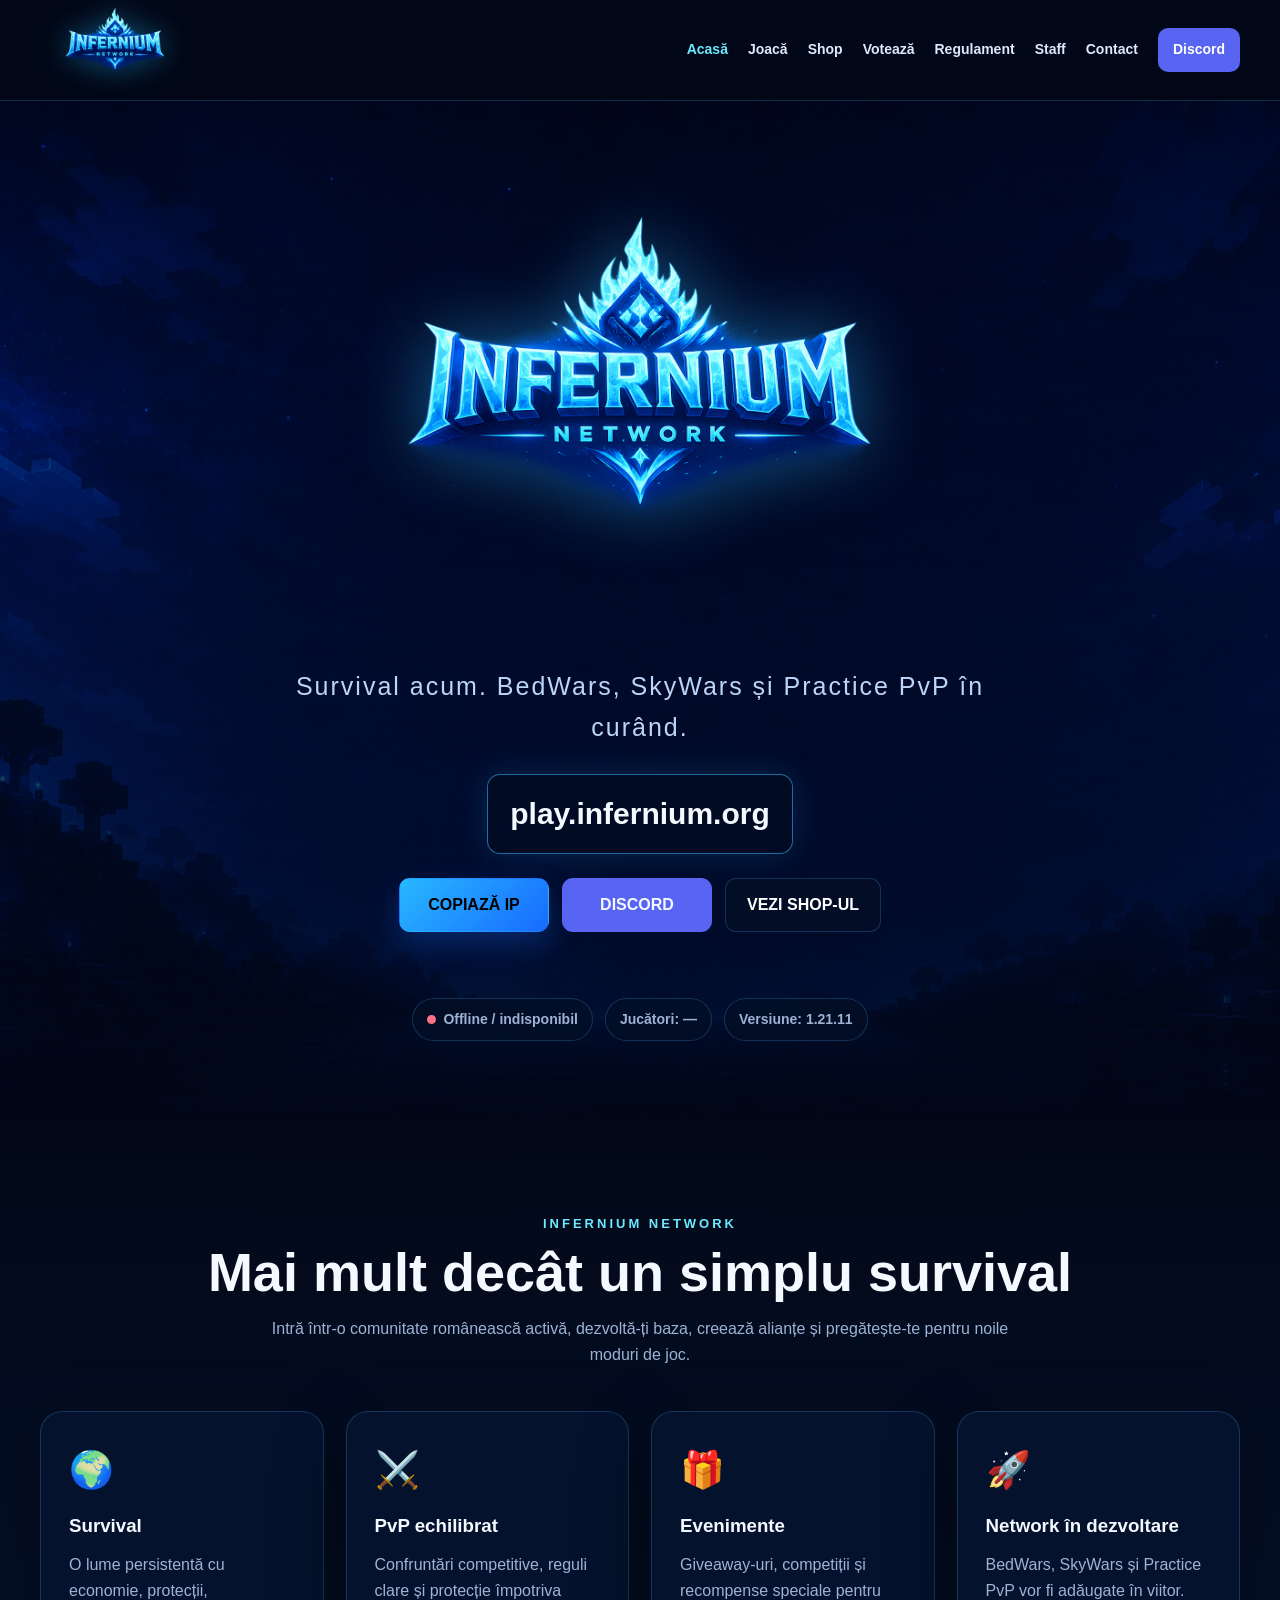
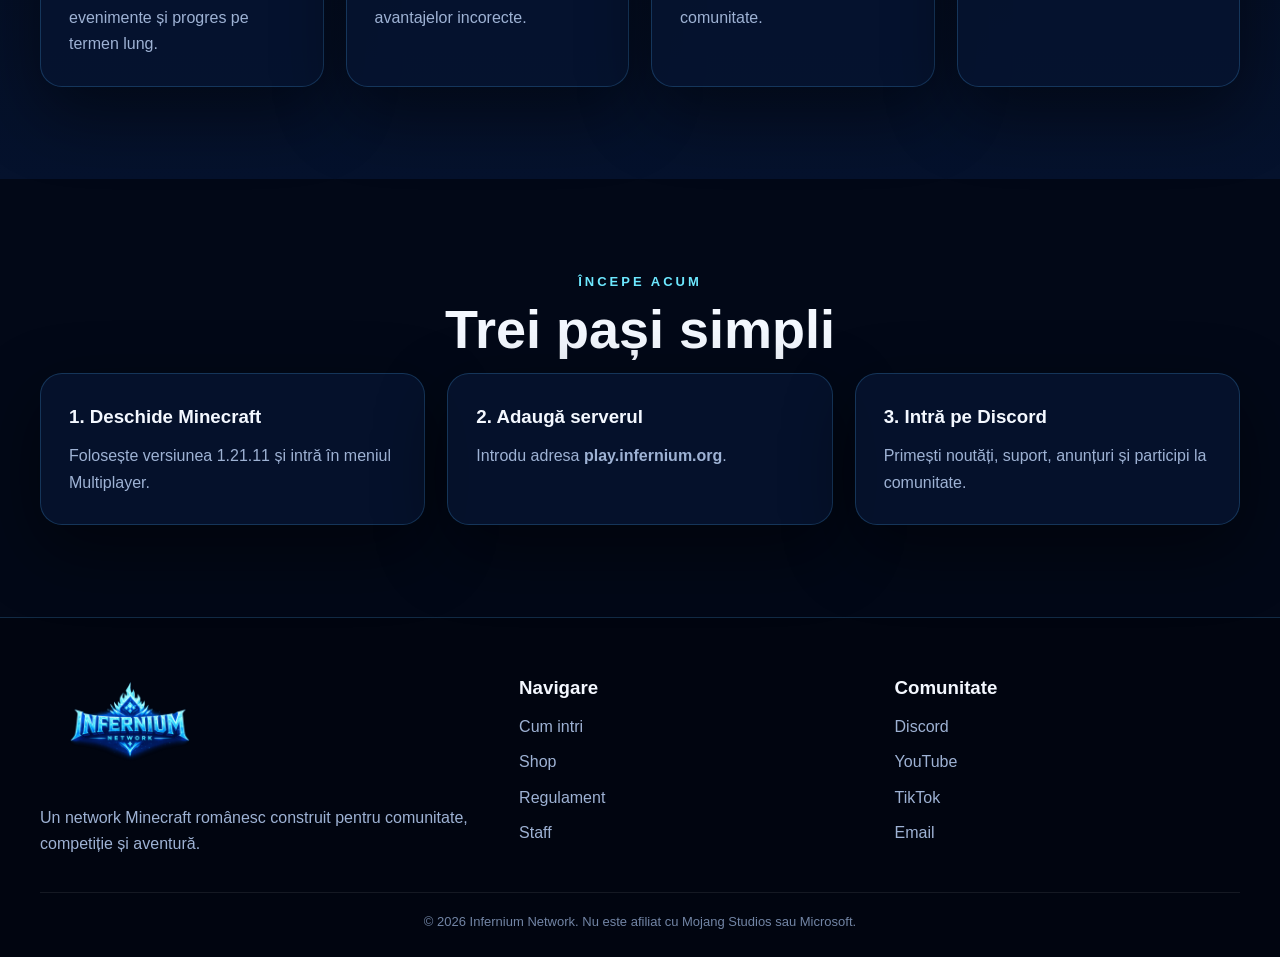
==== commit 374d05db: "Add files via upload" ====
--- a/index.html
+++ b/index.html
@@ -1,3 +1,7 @@
-<!doctype html><html lang="ro"><head><meta charset="utf-8"><meta name="viewport" content="width=device-width,initial-scale=1"><meta name="theme-color" content="#071b4d"><meta name="description" content="Site-ul oficial Infernium Network Minecraft."><title>Acasă | Infernium Network</title><link rel="stylesheet" href="css/style.css"></head><body><header class="site-header"><div class="container navbar"><a class="brand" href="index.html"><img src="images/logo.png" alt="Infernium Network"></a><button class="menu-toggle" type="button" aria-label="Deschide meniul" aria-expanded="false"><span></span><span></span><span></span></button><nav class="nav-links"><a href="index.html">Acasă</a><a href="play.html">Joacă</a><a href="store.html">Shop</a><a href="vote.html">Votează</a><a href="rules.html">Regulament</a><a href="staff.html">Staff</a><a href="contact.html">Contact</a><a class="nav-discord" href="https://discord.gg/QWWmxSHefB" target="_blank" rel="noopener">Discord</a></nav></div></header><main><section class="hero"><div class="hero-overlay"></div><div class="hero-content reveal visible"><img class="hero-logo" src="images/logo.png" alt="Infernium Network"><p class="hero-kicker">Minecraft Network • Java Edition</p><h1>Construiește. Luptă. Devino o legendă.</h1><p class="hero-subtitle">Survival este disponibil acum. BedWars, SkyWars și Practice PvP vor sosi în curând.</p><button class="server-box" data-copy-ip data-message-target="#copy-message"><span class="status-dot" data-status-dot></span><span><small>APASĂ PENTRU A COPIA IP-UL</small><strong>play.infernium.org</strong></span><em>1.21.11</em></button><p class="copy-message" id="copy-message"></p><div class="actions"><a class="btn btn-primary" href="play.html">Joacă acum</a><a class="btn btn-discord" href="https://discord.gg/QWWmxSHefB" target="_blank" rel="noopener">Intră pe Discord</a><a class="btn btn-secondary" href="store.html">Vezi shop-ul</a></div><div class="status-strip"><span><b data-server-status>Se verifică...</b> server</span><span><b data-player-count>—</b> jucători</span><span><b>1.21.11</b> versiune</span></div></div></section>
-<section class="section"><div class="container"><p class="eyebrow center">Infernium Network</p><h2 class="section-title">Mai mult decât un server Survival</h2><p class="section-lead">Un network în continuă dezvoltare, cu progres echilibrat, comunitate activă și moduri de joc create pentru toate stilurile.</p><div class="grid grid-4"><article class="card reveal"><div class="card-icon">🌲</div><h3>Survival</h3><p>Construiește baze, fă economie, joacă alături de prieteni și lasă-ți amprenta asupra lumii.</p></article><article class="card reveal"><div class="card-icon">⚔️</div><h3>PvP competitiv</h3><p>Lupte corecte, evenimente și viitorul mod Practice PvP pentru cei care vor să se perfecționeze.</p></article><article class="card reveal"><div class="card-icon">🏆</div><h3>Evenimente</h3><p>Competiții, giveaway-uri și provocări sezoniere organizate împreună cu comunitatea.</p></article><article class="card reveal"><div class="card-icon">🚀</div><h3>Network în creștere</h3><p>Lobby central și moduri noi în pregătire: BedWars, SkyWars și Practice PvP.</p></article></div></div></section>
-<section class="section section-dark"><div class="container"><div class="split"><div class="reveal"><p class="eyebrow">Intră în comunitate</p><h2>Începe aventura pe Infernium</h2><p class="section-copy">Conectează-te pe server, citește regulamentul și alătură-te Discord-ului pentru noutăți, suport și evenimente.</p><div class="mini-list"><span>✓ Comunitate românească</span><span>✓ Staff activ</span><span>✓ Update-uri constante</span><span>✓ Shop securizat prin Tebex</span></div></div><aside class="cta-card reveal"><span class="glow"></span><h3>Server IP</h3><strong>play.infernium.org</strong><p>Minecraft Java • Versiunea 1.21.11</p><button class="btn btn-primary" data-copy-ip data-message-target="#copy-2">Copiază IP</button><p class="copy-message" id="copy-2"></p></aside></div></div></section></main><footer class="site-footer"><div class="container footer-grid"><div><img class="footer-logo" src="images/logo.png" alt="Infernium Network"><p class="muted">O comunitate Minecraft românească, construită pentru aventură, competiție și prietenii.</p></div><div><h3>Navigare</h3><div class="footer-links"><a href="play.html">Cum intri</a><a href="store.html">Shop</a><a href="vote.html">Votează</a><a href="rules.html">Regulament</a></div></div><div><h3>Comunitate</h3><div class="footer-links"><a href="https://discord.gg/QWWmxSHefB" target="_blank" rel="noopener">Discord</a><a href="https://www.youtube.com/@%E5%BD%B1%E9%9B%B6-y7g2w" target="_blank" rel="noopener">YouTube</a><a href="https://www.tiktok.com/@infernium.smp?is_from_webapp=1&sender_device=pc" target="_blank" rel="noopener">TikTok</a><a href="mailto:itsreikage@gmail.com">itsreikage@gmail.com</a></div></div></div><div class="container copyright">© <span data-year></span> Infernium Network. Nu este afiliat cu Mojang Studios sau Microsoft.</div></footer><script src="js/script.js"></script></body></html>+<!doctype html><html lang="ro"><head><meta charset="UTF-8"><meta name="viewport" content="width=device-width,initial-scale=1"><meta name="description" content="Infernium Network - server Minecraft Survival 1.21.11"><title>Infernium Network</title><link rel="stylesheet" href="css/style.css"></head><body>
+<header class="site-header"><div class="container navbar"><a class="brand" href="index.html"><img src="images/logo.png" alt="Infernium Network"></a><button class="menu-toggle" type="button" aria-label="Deschide meniul" aria-expanded="false">Meniu</button><nav class="nav-links"><a href="index.html">Acasă</a><a href="play.html">Joacă</a><a href="store.html">Shop</a><a href="vote.html">Votează</a><a href="rules.html">Regulament</a><a href="staff.html">Staff</a><a href="contact.html">Contact</a><a class="nav-discord" href="https://discord.gg/QWWmxSHefB" target="_blank" rel="noopener">Discord</a></nav></div></header>
+<main><section class="hero"><div class="hero-content"><img class="hero-logo" src="images/logo.png" alt="Infernium Network"><p class="hero-tag">Survival acum. BedWars, SkyWars și Practice PvP în curând.</p><div class="ip-box"><div class="server-ip">play.infernium.org</div></div><div class="actions"><button class="btn btn-primary" data-copy-ip data-message-target="#copy-message">Copiază IP</button><a class="btn btn-discord" href="https://discord.gg/QWWmxSHefB" target="_blank" rel="noopener">Discord</a><a class="btn btn-secondary" href="store.html">Vezi shop-ul</a></div><p class="copy-message" id="copy-message"></p><div class="status-strip"><span class="status-pill"><span class="status-dot" data-status-dot></span><span data-server-status>Se verifică...</span></span><span class="status-pill">Jucători: <span data-player-count>—</span></span><span class="status-pill">Versiune: <span data-server-version>1.21.11</span></span></div></div></section>
+<section class="section"><div class="container"><p class="eyebrow">Infernium Network</p><h2 class="section-title">Mai mult decât un simplu survival</h2><p class="section-lead">Intră într-o comunitate românească activă, dezvoltă-ți baza, creează alianțe și pregătește-te pentru noile moduri de joc.</p><div class="grid grid-4"><article class="card reveal"><div class="card-icon">🌍</div><h3>Survival</h3><p>O lume persistentă cu economie, protecții, evenimente și progres pe termen lung.</p></article><article class="card reveal"><div class="card-icon">⚔️</div><h3>PvP echilibrat</h3><p>Confruntări competitive, reguli clare și protecție împotriva avantajelor incorecte.</p></article><article class="card reveal"><div class="card-icon">🎁</div><h3>Evenimente</h3><p>Giveaway-uri, competiții și recompense speciale pentru comunitate.</p></article><article class="card reveal"><div class="card-icon">🚀</div><h3>Network în dezvoltare</h3><p>BedWars, SkyWars și Practice PvP vor fi adăugate în viitor.</p></article></div></div></section>
+<section class="section section-dark"><div class="container"><p class="eyebrow">Începe acum</p><h2 class="section-title">Trei pași simpli</h2><div class="grid grid-3"><article class="card reveal"><h3>1. Deschide Minecraft</h3><p>Folosește versiunea 1.21.11 și intră în meniul Multiplayer.</p></article><article class="card reveal"><h3>2. Adaugă serverul</h3><p>Introdu adresa <strong>play.infernium.org</strong>.</p></article><article class="card reveal"><h3>3. Intră pe Discord</h3><p>Primești noutăți, suport, anunțuri și participi la comunitate.</p></article></div></div></section></main>
+<footer class="site-footer"><div class="container"><div class="footer-grid"><div><img class="footer-logo" src="images/logo.png" alt="Infernium Network"><p class="muted">Un network Minecraft românesc construit pentru comunitate, competiție și aventură.</p></div><div><h3>Navigare</h3><div class="footer-links"><a href="play.html">Cum intri</a><a href="store.html">Shop</a><a href="rules.html">Regulament</a><a href="staff.html">Staff</a></div></div><div><h3>Comunitate</h3><div class="footer-links"><a href="https://discord.gg/QWWmxSHefB" target="_blank" rel="noopener">Discord</a><a href="https://www.youtube.com/@%E5%BD%B1%E9%9B%B6-y7g2w" target="_blank" rel="noopener">YouTube</a><a href="https://www.tiktok.com/@infernium.smp?is_from_webapp=1&sender_device=pc" target="_blank" rel="noopener">TikTok</a><a href="mailto:itsreikage@gmail.com">Email</a></div></div></div><p class="copyright">© <span data-year></span> Infernium Network. Nu este afiliat cu Mojang Studios sau Microsoft.</p></div></footer><script src="js/script.js"></script>
+</body></html>
--- a/css/style.css
+++ b/css/style.css
@@ -1,2 +1,4 @@
-
-:root{--bg:#020817;--surface:rgba(8,22,54,.86);--surface2:rgba(6,16,40,.95);--text:#f3f8ff;--muted:#a9b9d6;--blue:#2a8cff;--cyan:#64ddff;--border:rgba(91,170,255,.22);--discord:#5865f2;--success:#43e87b;--danger:#ff657a;--shadow:0 24px 70px rgba(0,0,0,.38);--radius:20px;--max:1200px}*{box-sizing:border-box;margin:0;padding:0}html{scroll-behavior:smooth}body{min-height:100vh;color:var(--text);font-family:Inter,Segoe UI,Arial,sans-serif;line-height:1.65;background:radial-gradient(circle at 20% 0%,rgba(17,76,190,.18),transparent 34%),#020817}a{color:inherit}img{display:block;max-width:100%}button{font:inherit}.container{width:min(var(--max),calc(100% - 40px));margin:auto}.site-header{position:sticky;top:0;z-index:1000;background:rgba(2,8,23,.78);backdrop-filter:blur(18px);border-bottom:1px solid var(--border)}.navbar{min-height:78px;display:flex;align-items:center;justify-content:space-between;gap:24px}.brand img{width:145px;filter:drop-shadow(0 0 12px rgba(66,165,255,.45))}.nav-links{display:flex;align-items:center;gap:22px}.nav-links a{text-decoration:none;font-weight:800;font-size:14px;color:#dce9ff;transition:.2s}.nav-links a:hover,.nav-links a.active{color:var(--cyan)}.nav-discord{padding:10px 17px;border-radius:10px;background:var(--discord);color:white!important}.menu-toggle{display:none;width:44px;height:42px;border:1px solid var(--border);background:rgba(255,255,255,.04);border-radius:10px;padding:10px;cursor:pointer}.menu-toggle span{display:block;height:2px;background:white;margin:4px 0}.hero{position:relative;min-height:calc(100vh - 78px);display:grid;place-items:center;text-align:center;padding:70px 20px;background:url('../images/backgrounds/background.png') center/cover no-repeat}.hero-overlay{position:absolute;inset:0;background:linear-gradient(to bottom,rgba(1,6,22,.25),rgba(1,7,24,.88)),radial-gradient(circle at center,rgba(27,111,255,.13),transparent 45%)}.hero-content{position:relative;z-index:1;width:min(980px,100%)}.hero-logo{width:min(640px,92vw);margin:auto;filter:drop-shadow(0 0 38px rgba(30,136,255,.65));animation:float 5s ease-in-out infinite}.hero-kicker,.eyebrow{color:var(--cyan);font-size:13px;font-weight:900;letter-spacing:3px;text-transform:uppercase}.hero h1{font-size:clamp(32px,5vw,64px);line-height:1.06;margin:8px 0 12px}.hero-subtitle{max-width:760px;margin:0 auto 24px;color:#bed0ee;font-size:clamp(16px,2vw,21px)}.server-box{width:min(590px,100%);margin:auto;display:flex;align-items:center;justify-content:center;gap:16px;padding:15px 20px;border:1px solid rgba(83,179,255,.6);border-radius:15px;background:rgba(2,12,35,.74);color:white;box-shadow:0 0 35px rgba(25,127,255,.17);cursor:pointer;transition:.25s}.server-box:hover{transform:translateY(-3px);border-color:var(--cyan)}.server-box small{display:block;color:#8ea9d1;font-size:10px;letter-spacing:1.7px}.server-box strong{font-size:clamp(20px,3vw,30px)}.server-box em{font-style:normal;color:var(--cyan);font-weight:900}.status-dot{width:11px;height:11px;border-radius:50%;background:#f0c84b;box-shadow:0 0 13px currentColor}.status-dot.online{background:var(--success)}.status-dot.offline{background:var(--danger)}.actions{display:flex;justify-content:center;flex-wrap:wrap;gap:13px;margin-top:20px}.btn{min-width:155px;display:inline-flex;justify-content:center;align-items:center;padding:13px 22px;border:1px solid transparent;border-radius:11px;text-decoration:none;text-transform:uppercase;font-weight:900;font-size:13px;letter-spacing:.5px;cursor:pointer;transition:.22s}.btn:hover{transform:translateY(-3px)}.btn-primary{background:linear-gradient(135deg,#1978ff,#33c7ff);box-shadow:0 12px 30px rgba(22,123,255,.27)}.btn-secondary{background:rgba(8,25,61,.85);border-color:var(--border);color:white}.btn-discord{background:var(--discord)}.copy-message{min-height:22px;margin-top:9px;color:var(--cyan);font-weight:800}.status-strip{display:flex;justify-content:center;gap:28px;flex-wrap:wrap;margin-top:24px;color:#95aaca;font-size:13px}.status-strip b{color:white}.section{padding:92px 0}.section-dark{background:linear-gradient(180deg,rgba(4,15,39,.74),rgba(3,11,28,.95));border-block:1px solid rgba(91,170,255,.09)}.center{text-align:center}.section-title{text-align:center;font-size:clamp(31px,5vw,51px);line-height:1.1;margin:8px 0 14px}.section-lead{max-width:760px;text-align:center;margin:0 auto 42px;color:var(--muted)}.grid{display:grid;gap:22px}.grid-4{grid-template-columns:repeat(4,1fr)}.card{padding:28px;border:1px solid var(--border);border-radius:var(--radius);background:linear-gradient(145deg,rgba(10,31,73,.82),rgba(4,15,39,.92));box-shadow:var(--shadow);transition:.25s}.card:hover{transform:translateY(-6px);border-color:rgba(91,190,255,.5)}.card-icon{font-size:36px;margin-bottom:12px}.card h3,.card h2{margin-bottom:8px}.card p,.muted,.section-copy{color:var(--muted)}.split{display:grid;grid-template-columns:1.2fr .8fr;gap:34px;align-items:center}.split h2{font-size:clamp(34px,5vw,56px);line-height:1.08;margin:8px 0 16px}.mini-list{display:grid;grid-template-columns:1fr 1fr;gap:10px;margin-top:22px;color:#dbe8ff}.cta-card{position:relative;overflow:hidden;padding:34px;border:1px solid rgba(80,180,255,.35);border-radius:22px;background:linear-gradient(145deg,rgba(11,40,94,.95),rgba(4,15,39,.96));text-align:center;box-shadow:var(--shadow)}.cta-card .glow{position:absolute;width:180px;height:180px;border-radius:50%;background:rgba(40,145,255,.25);filter:blur(45px);top:-80px;right:-40px}.cta-card h3{color:var(--cyan)}.cta-card strong{display:block;font-size:clamp(23px,3vw,34px);margin:9px 0}.page-hero{padding:110px 20px 72px;text-align:center;background:linear-gradient(rgba(2,8,23,.35),rgba(2,8,23,.91)),url('../images/backgrounds/background.png') center/cover;border-bottom:1px solid var(--border)}.page-hero h1{font-size:clamp(42px,7vw,76px);line-height:1.02;margin:8px 0 14px}.page-hero p:last-child{max-width:740px;margin:auto;color:var(--muted);font-size:18px}.step-number{width:46px;height:46px;display:grid;place-items:center;border-radius:13px;margin-bottom:15px;background:linear-gradient(135deg,#167aff,#4edcff);font-weight:1000}.connect-card{margin-top:28px;display:grid;grid-template-columns:190px 1fr auto;align-items:center;gap:28px;padding:30px;border:1px solid var(--border);border-radius:22px;background:var(--surface);box-shadow:var(--shadow)}.connect-card img{width:190px}.shop-tabs{display:flex;justify-content:center;gap:10px;flex-wrap:wrap;margin-bottom:22px}.shop-tabs a{padding:10px 20px;border:1px solid var(--border);border-radius:999px;text-decoration:none;font-weight:900;background:rgba(7,23,55,.75)}.shop-tabs a.active{background:linear-gradient(135deg,#167aff,#44d7ff)}.notice{padding:17px 20px;border:1px solid var(--border);border-radius:13px;background:rgba(40,129,255,.08);color:var(--muted);text-align:center;margin-bottom:30px}.rank-grid{display:grid;grid-template-columns:repeat(3,1fr);gap:24px}.rank-card{--rank:#55bfff;position:relative;overflow:hidden;border:1px solid color-mix(in srgb,var(--rank) 45%,transparent);border-radius:22px;background:linear-gradient(160deg,rgba(12,31,70,.95),rgba(3,12,30,.98));box-shadow:var(--shadow),0 0 24px color-mix(in srgb,var(--rank) 20%,transparent);transition:.25s}.rank-card:hover{transform:translateY(-8px);border-color:var(--rank)}.rank-art{height:220px;display:grid;place-items:center;padding:18px;background:radial-gradient(circle at center,color-mix(in srgb,var(--rank) 14%,transparent),transparent 62%);border-bottom:1px solid var(--border)}.rank-art img{width:100%;height:100%;object-fit:contain;filter:drop-shadow(0 0 15px color-mix(in srgb,var(--rank) 45%,transparent))}.rank-body{padding:25px;display:flex;flex-direction:column;min-height:430px}.rank-body h2{color:var(--rank);font-size:31px}.price{font-size:34px;font-weight:1000;margin:4px 0}.rank-desc{color:var(--muted)}.feature-list{list-style:none;margin:18px 0 22px;flex:1}.feature-list li{padding:6px 0;color:#c7d7ef}.feature-list li:before{content:'✓';color:#55e58c;font-weight:1000;margin-right:9px}.coming-grid{display:grid;grid-template-columns:1fr 1fr;gap:24px;margin-top:30px}.coming-card{padding:50px 30px;text-align:center;border:1px dashed rgba(95,185,255,.42);border-radius:22px;background:rgba(7,24,58,.75)}.coming-card>span{font-size:52px}.coming-card h2{font-size:40px;margin:6px 0}.coming-card p:last-child{color:var(--muted)}.staff-grid{display:grid;grid-template-columns:repeat(4,1fr);gap:24px}.staff-card{padding:28px 22px;text-align:center;border:1px solid var(--border);border-radius:22px;background:linear-gradient(155deg,rgba(11,31,70,.92),rgba(3,12,29,.97));box-shadow:var(--shadow);transition:.25s}.staff-card:hover{transform:translateY(-7px)}.staff-card img{height:310px;width:100%;object-fit:contain;margin-bottom:17px;filter:drop-shadow(0 18px 18px rgba(0,0,0,.35))}.staff-card .role{display:inline-block;padding:5px 11px;border-radius:999px;background:rgba(46,139,255,.14);color:var(--cyan);font-size:12px;font-weight:1000;letter-spacing:1px;text-transform:uppercase}.staff-card h2{margin:8px 0}.staff-card p{color:var(--muted)}.rules-grid{display:grid;grid-template-columns:1fr 1fr;gap:24px}.rule-list{padding-left:20px;color:var(--muted)}.rule-list li{margin:9px 0}.rule-note{margin-top:25px}.vote-layout{display:grid;grid-template-columns:1.15fr .85fr;gap:25px}.vote-card{padding:48px;text-align:center;border:1px solid var(--border);border-radius:22px;background:radial-gradient(circle at 50% 10%,rgba(37,144,255,.2),transparent 43%),var(--surface);box-shadow:var(--shadow)}.vote-icon{font-size:70px}.vote-card h2{font-size:45px}.vote-card p{color:var(--muted);margin:10px auto 22px}.vote-steps{list-style:none;display:grid;gap:18px;margin-top:20px}.vote-steps li{display:grid;grid-template-columns:42px 1fr;gap:13px;align-items:center;color:var(--muted)}.vote-steps b{width:42px;height:42px;display:grid;place-items:center;border-radius:50%;background:linear-gradient(135deg,#167aff,#48d7ff);color:white}.contact-grid{display:grid;grid-template-columns:repeat(4,1fr);gap:22px}.contact-card{padding:30px;text-align:center;text-decoration:none;border:1px solid var(--border);border-radius:20px;background:var(--surface);box-shadow:var(--shadow);transition:.25s}.contact-card:hover{transform:translateY(-7px);border-color:var(--cyan)}.contact-card>span{font-size:42px}.contact-card h2{margin:8px 0}.contact-card p{color:var(--muted);overflow-wrap:anywhere}.site-footer{padding:55px 0 22px;border-top:1px solid var(--border);background:#010612}.footer-grid{display:grid;grid-template-columns:1.3fr 1fr 1fr;gap:35px}.footer-logo{width:185px;margin-bottom:14px}.footer-links{display:grid;gap:8px;margin-top:10px}.footer-links a{text-decoration:none;color:var(--muted)}.footer-links a:hover{color:var(--cyan)}.copyright{margin-top:30px;padding-top:18px;border-top:1px solid rgba(255,255,255,.07);text-align:center;color:#7789a7;font-size:13px}.reveal{opacity:0;transform:translateY(22px);transition:.65s ease}.reveal.visible{opacity:1;transform:none}@keyframes float{0%,100%{transform:translateY(0)}50%{transform:translateY(-9px)}}@media(max-width:1000px){.menu-toggle{display:block}.nav-links{position:absolute;top:78px;left:0;right:0;display:none;flex-direction:column;align-items:stretch;padding:20px;background:rgba(2,8,23,.98);border-bottom:1px solid var(--border)}.nav-links.open{display:flex}.nav-links a{padding:7px 0}.grid-4,.staff-grid,.contact-grid{grid-template-columns:repeat(2,1fr)}.rank-grid{grid-template-columns:repeat(2,1fr)}.split{grid-template-columns:1fr}.connect-card{grid-template-columns:140px 1fr}.connect-card .btn{grid-column:1/-1}.footer-grid{grid-template-columns:1fr 1fr}}@media(max-width:650px){.container{width:min(100% - 28px,var(--max))}.hero{min-height:780px}.server-box{flex-wrap:wrap}.server-box em{width:100%}.actions{width:100%}.btn{width:100%}.grid-4,.staff-grid,.contact-grid,.rank-grid,.coming-grid,.rules-grid,.vote-layout,.footer-grid{grid-template-columns:1fr}.mini-list{grid-template-columns:1fr}.connect-card{grid-template-columns:1fr;text-align:center}.connect-card img{margin:auto}.rank-art{height:190px}.rank-body{min-height:0}.staff-card img{height:280px}.section{padding:70px 0}}
+:root{--bg:#020817;--surface:rgba(7,20,48,.82);--surface2:rgba(4,13,34,.94);--text:#f4f8ff;--muted:#9eb2d4;--blue:#28b8ff;--blue2:#176bff;--cyan:#6de8ff;--border:rgba(78,177,255,.22);--shadow:0 25px 70px rgba(0,0,0,.48);--radius:22px;--max:1200px}
+*{box-sizing:border-box;margin:0;padding:0}html{scroll-behavior:smooth}body{min-height:100vh;color:var(--text);font-family:Inter,Arial,sans-serif;line-height:1.65;background:#020817}a{color:inherit}img{display:block;max-width:100%}button{font:inherit}.container{width:min(var(--max),calc(100% - 40px));margin:auto}.site-header{position:sticky;top:0;z-index:1000;background:rgba(2,8,23,.84);backdrop-filter:blur(16px);border-bottom:1px solid var(--border)}.navbar{min-height:76px;display:flex;align-items:center;justify-content:space-between;gap:24px}.brand img{width:150px;filter:drop-shadow(0 0 15px rgba(40,184,255,.42))}.nav-links{display:flex;align-items:center;gap:20px}.nav-links a{text-decoration:none;font-size:14px;font-weight:800;color:#dce9ff;transition:.2s}.nav-links a:hover,.nav-links a.active{color:var(--cyan)}.nav-discord{padding:10px 15px;border-radius:10px;background:#5865f2;color:#fff!important}.menu-toggle{display:none;border:1px solid var(--border);background:rgba(255,255,255,.05);color:white;padding:9px 13px;border-radius:10px;cursor:pointer}.hero{min-height:calc(100vh - 76px);display:grid;place-items:center;padding:80px 20px;text-align:center;background:linear-gradient(rgba(0,7,25,.18),rgba(1,6,19,.9)),url('../images/backgrounds/background.png') center/cover no-repeat}.hero-content{width:min(920px,100%)}.hero-logo{width:min(700px,94vw);margin:auto;filter:drop-shadow(0 0 36px rgba(39,179,255,.48));animation:float 5s ease-in-out infinite}.hero-tag{margin:18px auto 26px;max-width:760px;color:#bcd4f8;font-size:clamp(17px,2vw,25px);letter-spacing:2px}.ip-box{display:flex;align-items:center;justify-content:center;gap:14px;flex-wrap:wrap;margin:0 auto 24px}.server-ip{padding:14px 22px;border:1px solid rgba(61,190,255,.55);border-radius:13px;background:rgba(2,12,35,.8);font-size:clamp(20px,3vw,30px);font-weight:900;box-shadow:0 0 35px rgba(35,156,255,.18)}.actions{display:flex;justify-content:center;gap:13px;flex-wrap:wrap}.btn{display:inline-flex;align-items:center;justify-content:center;min-width:150px;padding:13px 21px;border:1px solid transparent;border-radius:11px;text-decoration:none;text-transform:uppercase;font-weight:900;cursor:pointer;transition:.22s}.btn:hover{transform:translateY(-3px)}.btn-primary{background:linear-gradient(135deg,var(--blue),var(--blue2));box-shadow:0 12px 30px rgba(23,107,255,.28)}.btn-secondary{background:rgba(4,15,39,.86);border-color:var(--border);color:white}.btn-discord{background:#5865f2}.copy-message{min-height:24px;margin-top:12px;color:var(--cyan);font-weight:800}.status-strip{margin-top:30px;display:flex;justify-content:center;gap:12px;flex-wrap:wrap}.status-pill{padding:9px 14px;border:1px solid var(--border);border-radius:999px;background:rgba(3,14,38,.75);color:var(--muted);font-size:14px;font-weight:800}.status-dot{display:inline-block;width:9px;height:9px;margin-right:7px;border-radius:50%;background:#facc15}.status-dot.online{background:#4ade80}.status-dot.offline{background:#fb7185}.section{padding:92px 0;background:linear-gradient(180deg,#020817,#05122d)}.section-dark{background:#020817}.eyebrow{text-align:center;color:var(--cyan);text-transform:uppercase;letter-spacing:3px;font-size:13px;font-weight:900}.section-title{text-align:center;margin:8px 0 14px;font-size:clamp(32px,5vw,54px);line-height:1.1}.section-lead{max-width:760px;margin:0 auto 42px;text-align:center;color:var(--muted)}.grid{display:grid;gap:22px}.grid-2{grid-template-columns:repeat(2,minmax(0,1fr))}.grid-3{grid-template-columns:repeat(3,minmax(0,1fr))}.grid-4{grid-template-columns:repeat(4,minmax(0,1fr))}.card{padding:28px;border:1px solid var(--border);border-radius:var(--radius);background:var(--surface);box-shadow:var(--shadow);transition:.24s}.card:hover{transform:translateY(-6px);border-color:rgba(92,202,255,.55)}.card h2,.card h3{margin-bottom:10px}.card p,.muted{color:var(--muted)}.card-icon{font-size:36px;margin-bottom:12px}.stat{text-align:center}.stat strong{display:block;color:var(--cyan);font-size:36px}.page-hero{padding:110px 20px 74px;text-align:center;background:linear-gradient(rgba(1,8,27,.45),rgba(2,8,23,.92)),url('../images/backgrounds/background.png') center/cover;border-bottom:1px solid var(--border)}.page-hero h1{font-size:clamp(45px,7vw,80px);line-height:1;text-transform:uppercase}.page-hero p:last-child{max-width:720px;margin:18px auto 0;color:var(--muted)}.rank-card{padding:0;overflow:hidden;display:flex;flex-direction:column}.rank-art{height:250px;display:grid;place-items:center;background:radial-gradient(circle,rgba(44,158,255,.14),transparent 64%),#010713;border-bottom:1px solid var(--border)}.rank-art img{width:94%;height:94%;object-fit:contain;filter:drop-shadow(0 0 24px var(--glow,rgba(70,180,255,.35)));transition:.35s}.rank-card:hover .rank-art img{transform:scale(1.04)}.rank-content{display:flex;flex:1;flex-direction:column;padding:25px}.rank-content h2{font-size:29px;text-transform:uppercase}.price{color:var(--cyan)!important;font-size:34px;font-weight:900;margin:6px 0 14px}.feature-list{list-style:none;margin:15px 0 24px;flex:1}.feature-list li{padding:6px 0;color:var(--muted)}.feature-list li:before{content:'✓';margin-right:9px;color:#4ade80;font-weight:900}.coming{min-height:320px;display:grid;place-items:center;text-align:center;background:radial-gradient(circle,rgba(43,171,255,.15),transparent 55%),var(--surface)}.coming strong{display:block;color:var(--cyan);font-size:clamp(40px,7vw,72px)}.staff-card{text-align:center}.staff-img{height:300px;display:grid;place-items:end center;margin:-28px -28px 22px;overflow:hidden;border-bottom:1px solid var(--border);background:radial-gradient(circle at 50% 70%,rgba(43,172,255,.18),transparent 55%)}.staff-img img{height:94%;width:auto;object-fit:contain}.role{color:var(--cyan)!important;font-weight:900;text-transform:uppercase;letter-spacing:1px}.rule-list{padding-left:20px;color:var(--muted)}.rule-list li{margin:10px 0}.notice{padding:18px 20px;margin-bottom:28px;border:1px solid var(--border);border-radius:13px;background:rgba(32,132,255,.08);color:var(--muted);text-align:center}.site-footer{padding:55px 0 25px;background:#010510;border-top:1px solid var(--border)}.footer-grid{display:grid;grid-template-columns:1.3fr 1fr 1fr;gap:30px}.footer-logo{width:180px;margin-bottom:12px}.footer-links{display:grid;gap:9px;margin-top:10px}.footer-links a{text-decoration:none;color:var(--muted)}.footer-links a:hover{color:var(--cyan)}.copyright{margin-top:34px;padding-top:18px;border-top:1px solid rgba(255,255,255,.08);text-align:center;color:#7285a5;font-size:13px}.reveal{opacity:0;transform:translateY(22px);transition:.65s}.reveal.visible{opacity:1;transform:none}@keyframes float{50%{transform:translateY(-9px)}}
+@media(max-width:980px){.menu-toggle{display:block}.nav-links{position:absolute;top:76px;left:0;right:0;display:none;flex-direction:column;align-items:stretch;padding:20px;background:rgba(2,8,23,.98);border-bottom:1px solid var(--border)}.nav-links.open{display:flex}.grid-3,.grid-4{grid-template-columns:repeat(2,minmax(0,1fr))}.footer-grid{grid-template-columns:1fr 1fr}}
+@media(max-width:640px){.container{width:min(100% - 28px,var(--max))}.grid-2,.grid-3,.grid-4,.footer-grid{grid-template-columns:1fr}.actions{width:min(350px,100%);margin:auto}.btn{width:100%}.brand img{width:120px}.rank-art{height:220px}.staff-img{height:260px}}
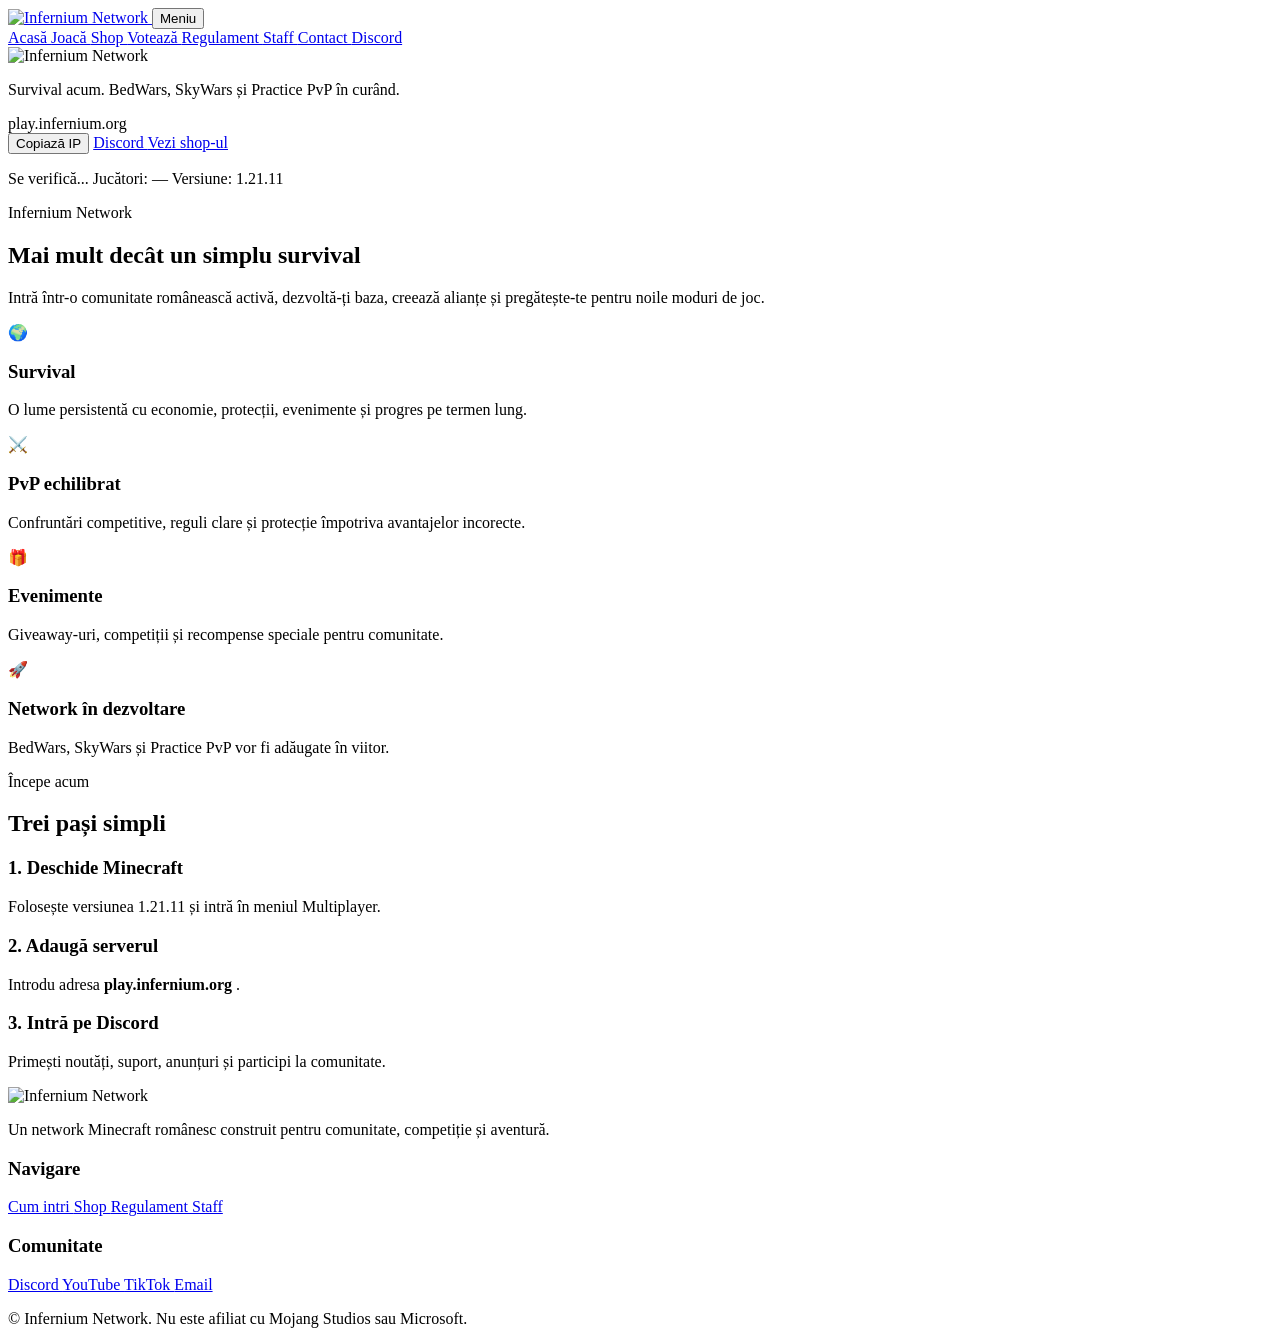
==== commit b3261abd: "Add files via upload" ====
--- a/index.html
+++ b/index.html
@@ -1,7 +1,257 @@
-<!doctype html><html lang="ro"><head><meta charset="UTF-8"><meta name="viewport" content="width=device-width,initial-scale=1"><meta name="description" content="Infernium Network - server Minecraft Survival 1.21.11"><title>Infernium Network</title><link rel="stylesheet" href="css/style.css"></head><body>
-<header class="site-header"><div class="container navbar"><a class="brand" href="index.html"><img src="images/logo.png" alt="Infernium Network"></a><button class="menu-toggle" type="button" aria-label="Deschide meniul" aria-expanded="false">Meniu</button><nav class="nav-links"><a href="index.html">Acasă</a><a href="play.html">Joacă</a><a href="store.html">Shop</a><a href="vote.html">Votează</a><a href="rules.html">Regulament</a><a href="staff.html">Staff</a><a href="contact.html">Contact</a><a class="nav-discord" href="https://discord.gg/QWWmxSHefB" target="_blank" rel="noopener">Discord</a></nav></div></header>
-<main><section class="hero"><div class="hero-content"><img class="hero-logo" src="images/logo.png" alt="Infernium Network"><p class="hero-tag">Survival acum. BedWars, SkyWars și Practice PvP în curând.</p><div class="ip-box"><div class="server-ip">play.infernium.org</div></div><div class="actions"><button class="btn btn-primary" data-copy-ip data-message-target="#copy-message">Copiază IP</button><a class="btn btn-discord" href="https://discord.gg/QWWmxSHefB" target="_blank" rel="noopener">Discord</a><a class="btn btn-secondary" href="store.html">Vezi shop-ul</a></div><p class="copy-message" id="copy-message"></p><div class="status-strip"><span class="status-pill"><span class="status-dot" data-status-dot></span><span data-server-status>Se verifică...</span></span><span class="status-pill">Jucători: <span data-player-count>—</span></span><span class="status-pill">Versiune: <span data-server-version>1.21.11</span></span></div></div></section>
-<section class="section"><div class="container"><p class="eyebrow">Infernium Network</p><h2 class="section-title">Mai mult decât un simplu survival</h2><p class="section-lead">Intră într-o comunitate românească activă, dezvoltă-ți baza, creează alianțe și pregătește-te pentru noile moduri de joc.</p><div class="grid grid-4"><article class="card reveal"><div class="card-icon">🌍</div><h3>Survival</h3><p>O lume persistentă cu economie, protecții, evenimente și progres pe termen lung.</p></article><article class="card reveal"><div class="card-icon">⚔️</div><h3>PvP echilibrat</h3><p>Confruntări competitive, reguli clare și protecție împotriva avantajelor incorecte.</p></article><article class="card reveal"><div class="card-icon">🎁</div><h3>Evenimente</h3><p>Giveaway-uri, competiții și recompense speciale pentru comunitate.</p></article><article class="card reveal"><div class="card-icon">🚀</div><h3>Network în dezvoltare</h3><p>BedWars, SkyWars și Practice PvP vor fi adăugate în viitor.</p></article></div></div></section>
-<section class="section section-dark"><div class="container"><p class="eyebrow">Începe acum</p><h2 class="section-title">Trei pași simpli</h2><div class="grid grid-3"><article class="card reveal"><h3>1. Deschide Minecraft</h3><p>Folosește versiunea 1.21.11 și intră în meniul Multiplayer.</p></article><article class="card reveal"><h3>2. Adaugă serverul</h3><p>Introdu adresa <strong>play.infernium.org</strong>.</p></article><article class="card reveal"><h3>3. Intră pe Discord</h3><p>Primești noutăți, suport, anunțuri și participi la comunitate.</p></article></div></div></section></main>
-<footer class="site-footer"><div class="container"><div class="footer-grid"><div><img class="footer-logo" src="images/logo.png" alt="Infernium Network"><p class="muted">Un network Minecraft românesc construit pentru comunitate, competiție și aventură.</p></div><div><h3>Navigare</h3><div class="footer-links"><a href="play.html">Cum intri</a><a href="store.html">Shop</a><a href="rules.html">Regulament</a><a href="staff.html">Staff</a></div></div><div><h3>Comunitate</h3><div class="footer-links"><a href="https://discord.gg/QWWmxSHefB" target="_blank" rel="noopener">Discord</a><a href="https://www.youtube.com/@%E5%BD%B1%E9%9B%B6-y7g2w" target="_blank" rel="noopener">YouTube</a><a href="https://www.tiktok.com/@infernium.smp?is_from_webapp=1&sender_device=pc" target="_blank" rel="noopener">TikTok</a><a href="mailto:itsreikage@gmail.com">Email</a></div></div></div><p class="copyright">© <span data-year></span> Infernium Network. Nu este afiliat cu Mojang Studios sau Microsoft.</p></div></footer><script src="js/script.js"></script>
-</body></html>
+<!DOCTYPE html>
+<html lang="ro">
+ <head>
+  <meta charset="utf-8"/>
+  <meta content="width=device-width,initial-scale=1" name="viewport"/>
+  <meta content="Infernium Network - server Minecraft Survival 1.21.11" name="description"/>
+  <title>
+   Infernium Network
+  </title>
+  <link href="css/style.css" rel="stylesheet"/>
+ </head>
+ <body>
+  <header class="site-header">
+   <div class="container navbar">
+    <a class="brand" href="index.html">
+     <img alt="Infernium Network" src="images/logo.png"/>
+    </a>
+    <button aria-expanded="false" aria-label="Deschide meniul" class="menu-toggle" type="button">
+     Meniu
+    </button>
+    <nav class="nav-links">
+     <a href="index.html">
+      Acasă
+     </a>
+     <a href="play.html">
+      Joacă
+     </a>
+     <a href="store.html">
+      Shop
+     </a>
+     <a href="vote.html">
+      Votează
+     </a>
+     <a href="rules.html">
+      Regulament
+     </a>
+     <a href="staff.html">
+      Staff
+     </a>
+     <a href="contact.html">
+      Contact
+     </a>
+     <a class="nav-discord" href="https://discord.gg/QWWmxSHefB" rel="noopener" target="_blank">
+      Discord
+     </a>
+    </nav>
+   </div>
+  </header>
+  <main>
+   <section class="hero">
+    <div class="hero-content">
+     <img alt="Infernium Network" class="hero-logo" src="images/logo.png"/>
+     <p class="hero-tag">
+      Survival acum. BedWars, SkyWars și Practice PvP în curând.
+     </p>
+     <div class="ip-box">
+      <div class="server-ip">
+       play.infernium.org
+      </div>
+     </div>
+     <div class="actions">
+      <button class="btn btn-primary" data-copy-ip="" data-message-target="#copy-message">
+       Copiază IP
+      </button>
+      <a class="btn btn-discord" href="https://discord.gg/QWWmxSHefB" rel="noopener" target="_blank">
+       Discord
+      </a>
+      <a class="btn btn-secondary" href="store.html">
+       Vezi shop-ul
+      </a>
+     </div>
+     <p class="copy-message" id="copy-message">
+     </p>
+     <div class="status-strip">
+      <span class="status-pill">
+       <span class="status-dot" data-status-dot="">
+       </span>
+       <span data-server-status="">
+        Se verifică...
+       </span>
+      </span>
+      <span class="status-pill">
+       Jucători:
+       <span data-player-count="">
+        —
+       </span>
+      </span>
+      <span class="status-pill">
+       Versiune:
+       <span data-server-version="">
+        1.21.11
+       </span>
+      </span>
+     </div>
+    </div>
+   </section>
+   <section class="section">
+    <div class="container">
+     <p class="eyebrow">
+      Infernium Network
+     </p>
+     <h2 class="section-title">
+      Mai mult decât un simplu survival
+     </h2>
+     <p class="section-lead">
+      Intră într-o comunitate românească activă, dezvoltă-ți baza, creează alianțe și pregătește-te pentru noile moduri de joc.
+     </p>
+     <div class="grid grid-4">
+      <article class="card reveal">
+       <div class="card-icon">
+        🌍
+       </div>
+       <h3>
+        Survival
+       </h3>
+       <p>
+        O lume persistentă cu economie, protecții, evenimente și progres pe termen lung.
+       </p>
+      </article>
+      <article class="card reveal">
+       <div class="card-icon">
+        ⚔️
+       </div>
+       <h3>
+        PvP echilibrat
+       </h3>
+       <p>
+        Confruntări competitive, reguli clare și protecție împotriva avantajelor incorecte.
+       </p>
+      </article>
+      <article class="card reveal">
+       <div class="card-icon">
+        🎁
+       </div>
+       <h3>
+        Evenimente
+       </h3>
+       <p>
+        Giveaway-uri, competiții și recompense speciale pentru comunitate.
+       </p>
+      </article>
+      <article class="card reveal">
+       <div class="card-icon">
+        🚀
+       </div>
+       <h3>
+        Network în dezvoltare
+       </h3>
+       <p>
+        BedWars, SkyWars și Practice PvP vor fi adăugate în viitor.
+       </p>
+      </article>
+     </div>
+    </div>
+   </section>
+   <section class="section section-dark">
+    <div class="container">
+     <p class="eyebrow">
+      Începe acum
+     </p>
+     <h2 class="section-title">
+      Trei pași simpli
+     </h2>
+     <div class="grid grid-3">
+      <article class="card reveal">
+       <h3>
+        1. Deschide Minecraft
+       </h3>
+       <p>
+        Folosește versiunea 1.21.11 și intră în meniul Multiplayer.
+       </p>
+      </article>
+      <article class="card reveal">
+       <h3>
+        2. Adaugă serverul
+       </h3>
+       <p>
+        Introdu adresa
+        <strong>
+         play.infernium.org
+        </strong>
+        .
+       </p>
+      </article>
+      <article class="card reveal">
+       <h3>
+        3. Intră pe Discord
+       </h3>
+       <p>
+        Primești noutăți, suport, anunțuri și participi la comunitate.
+       </p>
+      </article>
+     </div>
+    </div>
+   </section>
+  </main>
+  <footer class="site-footer">
+   <div class="container">
+    <div class="footer-grid">
+     <div>
+      <img alt="Infernium Network" class="footer-logo" src="images/logo.png"/>
+      <p class="muted">
+       Un network Minecraft românesc construit pentru comunitate, competiție și aventură.
+      </p>
+     </div>
+     <div>
+      <h3>
+       Navigare
+      </h3>
+      <div class="footer-links">
+       <a href="play.html">
+        Cum intri
+       </a>
+       <a href="store.html">
+        Shop
+       </a>
+       <a href="rules.html">
+        Regulament
+       </a>
+       <a href="staff.html">
+        Staff
+       </a>
+      </div>
+     </div>
+     <div>
+      <h3>
+       Comunitate
+      </h3>
+      <div class="footer-links">
+       <a href="https://discord.gg/QWWmxSHefB" rel="noopener" target="_blank">
+        Discord
+       </a>
+       <a href="https://www.youtube.com/@%E5%BD%B1%E9%9B%B6-y7g2w" rel="noopener" target="_blank">
+        YouTube
+       </a>
+       <a href="https://www.tiktok.com/@infernium.smp?is_from_webapp=1&sender_device=pc" rel="noopener" target="_blank">
+        TikTok
+       </a>
+       <a href="mailto:itsreikage@gmail.com">
+        Email
+       </a>
+      </div>
+     </div>
+    </div>
+    <p class="copyright">
+     ©
+     <span data-year="">
+     </span>
+     Infernium Network. Nu este afiliat cu Mojang Studios sau Microsoft.
+    </p>
+   </div>
+  </footer>
+  <script src="js/script.js">
+  </script>
+ </body>
+</html>
+
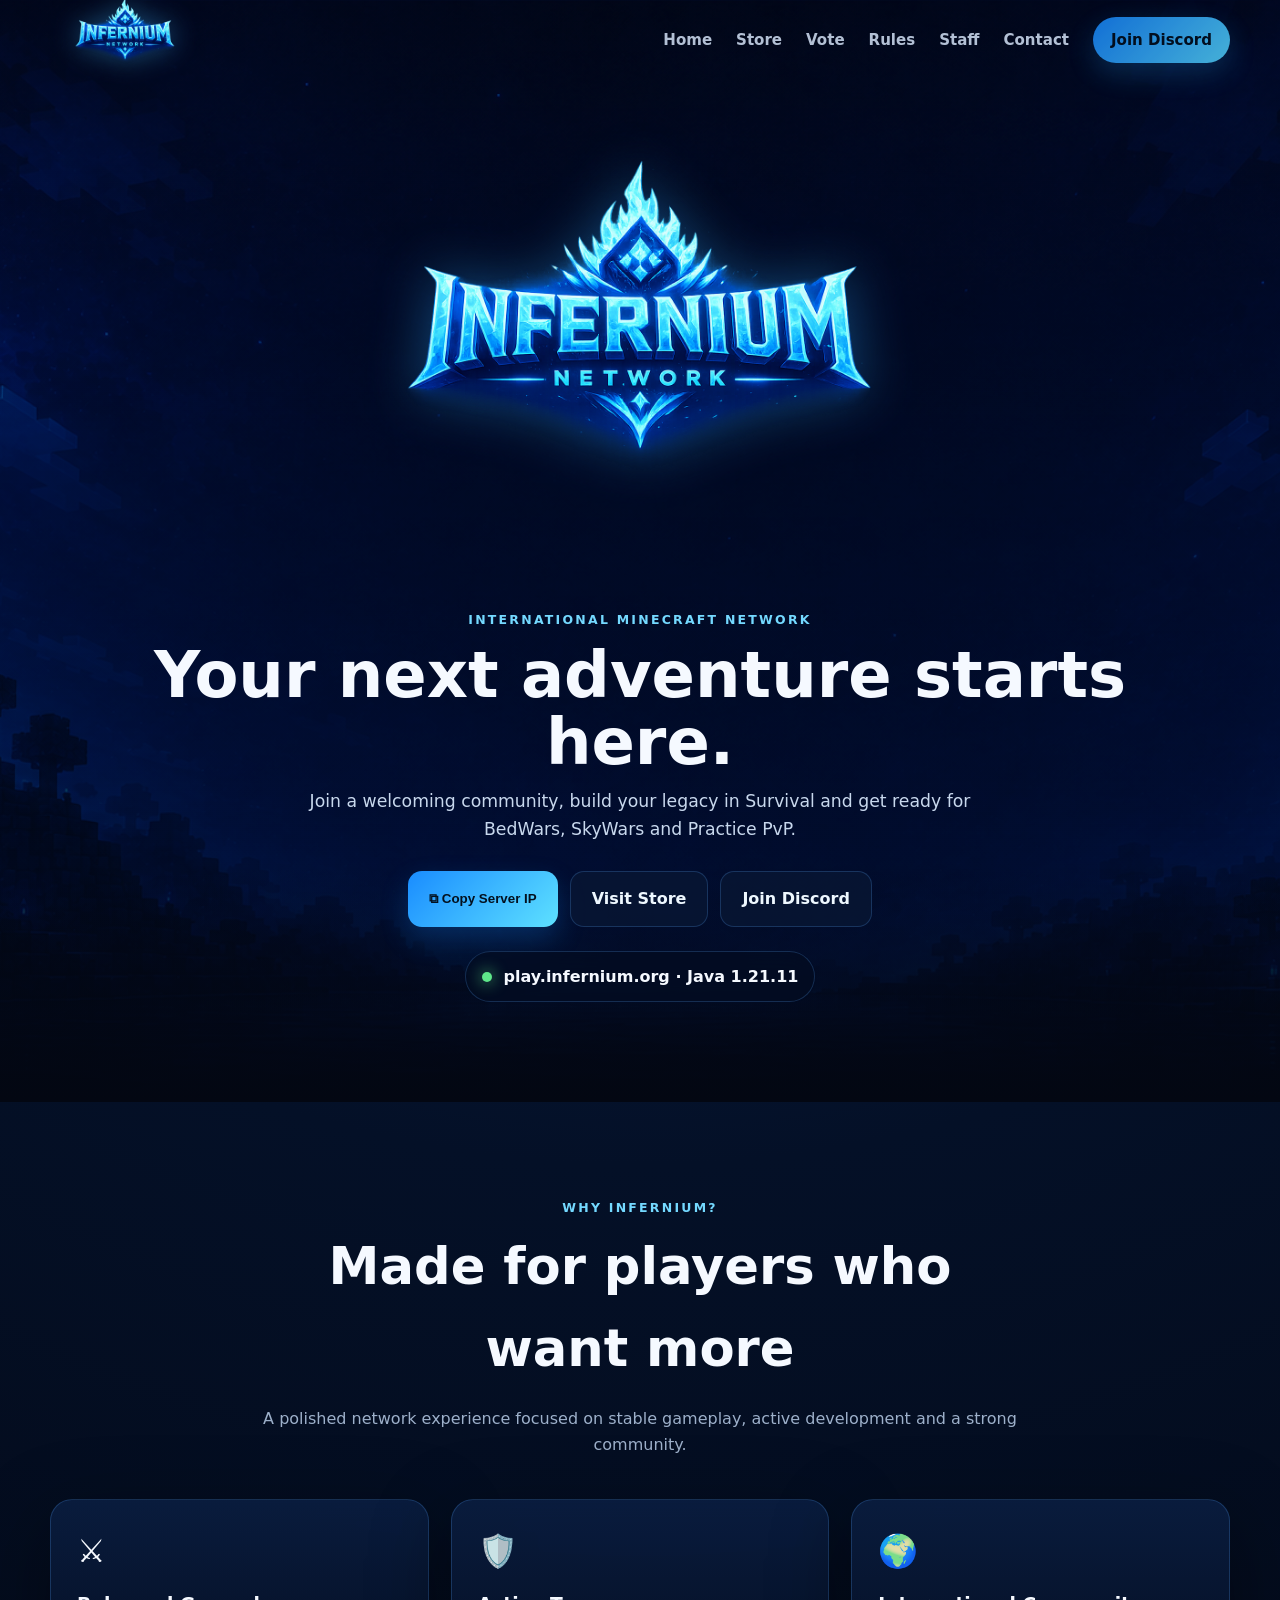
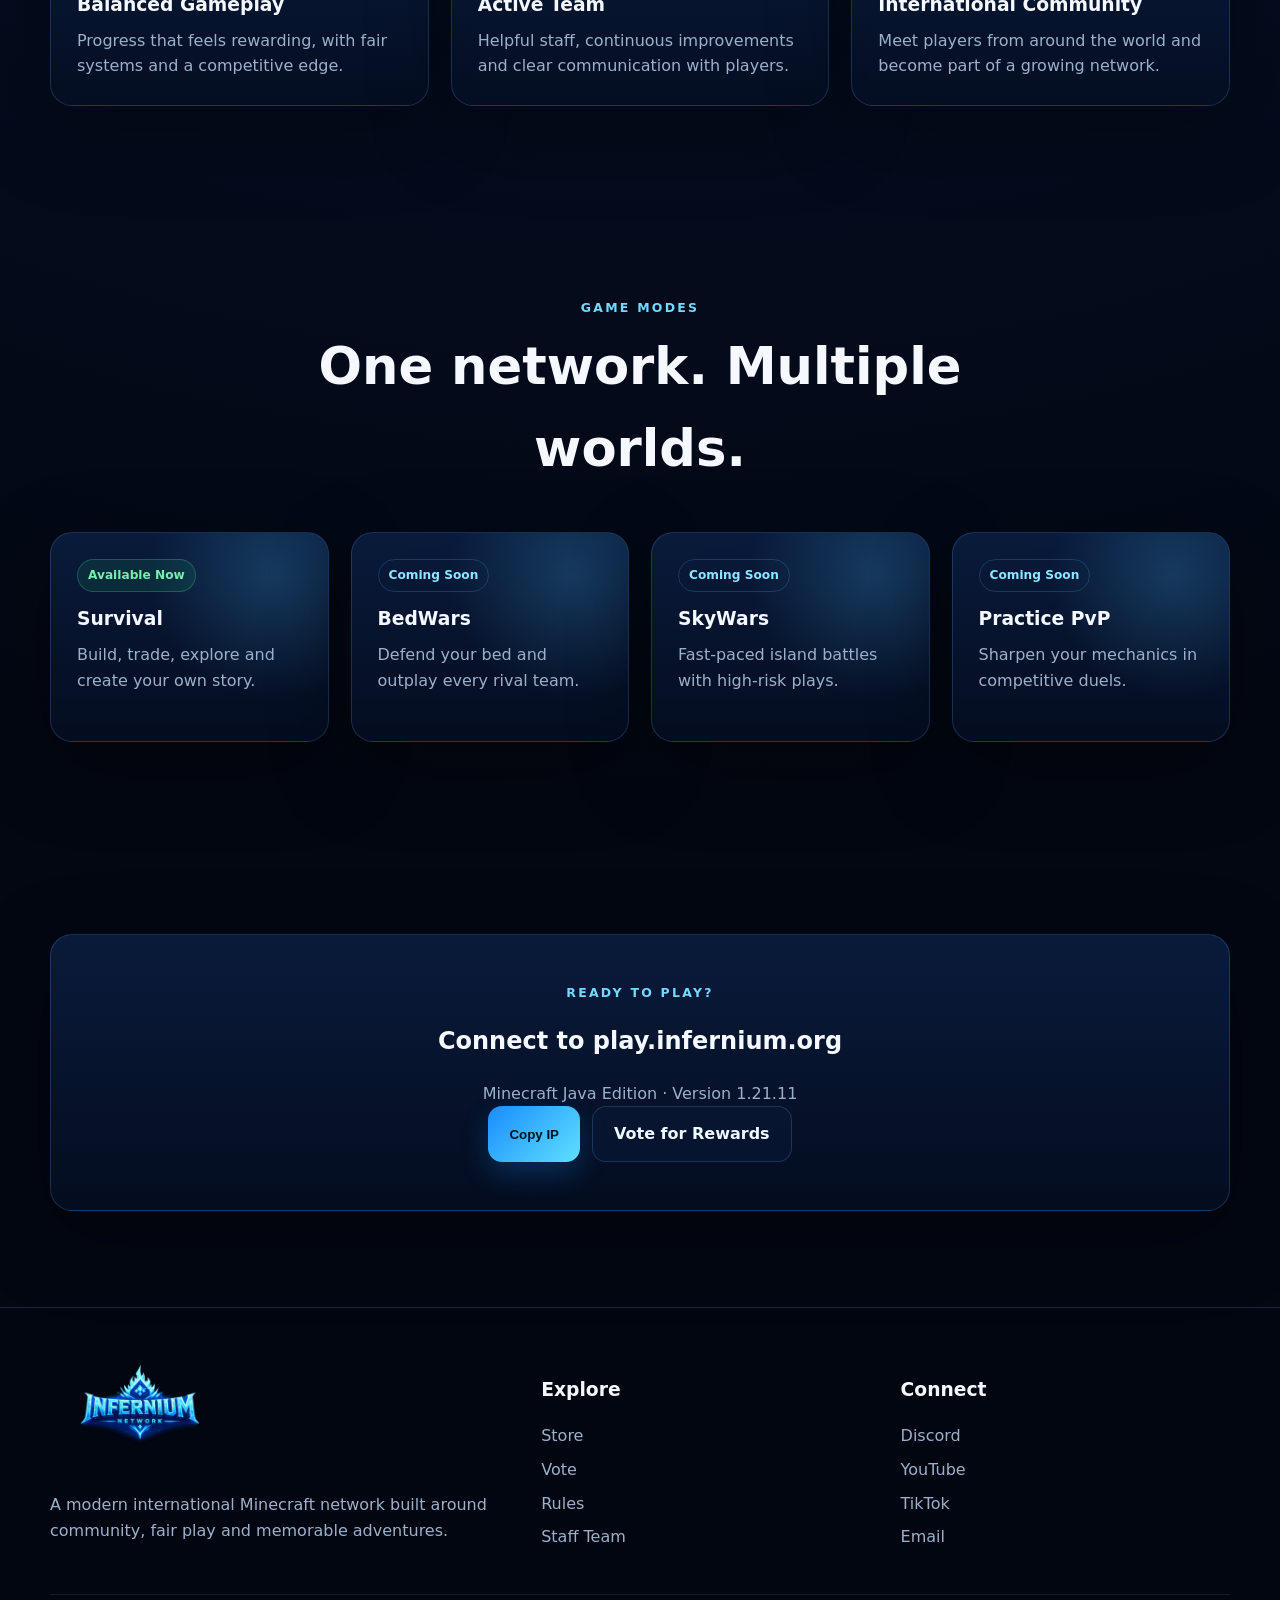
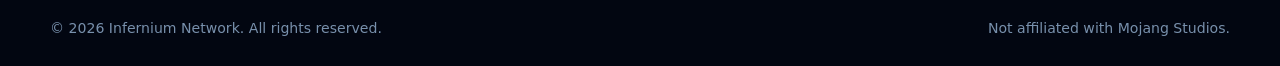
==== commit fe84511d: "Add files via upload" ====
--- a/index.html
+++ b/index.html
@@ -1,257 +1,5 @@
-<!DOCTYPE html>
-<html lang="ro">
- <head>
-  <meta charset="utf-8"/>
-  <meta content="width=device-width,initial-scale=1" name="viewport"/>
-  <meta content="Infernium Network - server Minecraft Survival 1.21.11" name="description"/>
-  <title>
-   Infernium Network
-  </title>
-  <link href="css/style.css" rel="stylesheet"/>
- </head>
- <body>
-  <header class="site-header">
-   <div class="container navbar">
-    <a class="brand" href="index.html">
-     <img alt="Infernium Network" src="images/logo.png"/>
-    </a>
-    <button aria-expanded="false" aria-label="Deschide meniul" class="menu-toggle" type="button">
-     Meniu
-    </button>
-    <nav class="nav-links">
-     <a href="index.html">
-      Acasă
-     </a>
-     <a href="play.html">
-      Joacă
-     </a>
-     <a href="store.html">
-      Shop
-     </a>
-     <a href="vote.html">
-      Votează
-     </a>
-     <a href="rules.html">
-      Regulament
-     </a>
-     <a href="staff.html">
-      Staff
-     </a>
-     <a href="contact.html">
-      Contact
-     </a>
-     <a class="nav-discord" href="https://discord.gg/QWWmxSHefB" rel="noopener" target="_blank">
-      Discord
-     </a>
-    </nav>
-   </div>
-  </header>
-  <main>
-   <section class="hero">
-    <div class="hero-content">
-     <img alt="Infernium Network" class="hero-logo" src="images/logo.png"/>
-     <p class="hero-tag">
-      Survival acum. BedWars, SkyWars și Practice PvP în curând.
-     </p>
-     <div class="ip-box">
-      <div class="server-ip">
-       play.infernium.org
-      </div>
-     </div>
-     <div class="actions">
-      <button class="btn btn-primary" data-copy-ip="" data-message-target="#copy-message">
-       Copiază IP
-      </button>
-      <a class="btn btn-discord" href="https://discord.gg/QWWmxSHefB" rel="noopener" target="_blank">
-       Discord
-      </a>
-      <a class="btn btn-secondary" href="store.html">
-       Vezi shop-ul
-      </a>
-     </div>
-     <p class="copy-message" id="copy-message">
-     </p>
-     <div class="status-strip">
-      <span class="status-pill">
-       <span class="status-dot" data-status-dot="">
-       </span>
-       <span data-server-status="">
-        Se verifică...
-       </span>
-      </span>
-      <span class="status-pill">
-       Jucători:
-       <span data-player-count="">
-        —
-       </span>
-      </span>
-      <span class="status-pill">
-       Versiune:
-       <span data-server-version="">
-        1.21.11
-       </span>
-      </span>
-     </div>
-    </div>
-   </section>
-   <section class="section">
-    <div class="container">
-     <p class="eyebrow">
-      Infernium Network
-     </p>
-     <h2 class="section-title">
-      Mai mult decât un simplu survival
-     </h2>
-     <p class="section-lead">
-      Intră într-o comunitate românească activă, dezvoltă-ți baza, creează alianțe și pregătește-te pentru noile moduri de joc.
-     </p>
-     <div class="grid grid-4">
-      <article class="card reveal">
-       <div class="card-icon">
-        🌍
-       </div>
-       <h3>
-        Survival
-       </h3>
-       <p>
-        O lume persistentă cu economie, protecții, evenimente și progres pe termen lung.
-       </p>
-      </article>
-      <article class="card reveal">
-       <div class="card-icon">
-        ⚔️
-       </div>
-       <h3>
-        PvP echilibrat
-       </h3>
-       <p>
-        Confruntări competitive, reguli clare și protecție împotriva avantajelor incorecte.
-       </p>
-      </article>
-      <article class="card reveal">
-       <div class="card-icon">
-        🎁
-       </div>
-       <h3>
-        Evenimente
-       </h3>
-       <p>
-        Giveaway-uri, competiții și recompense speciale pentru comunitate.
-       </p>
-      </article>
-      <article class="card reveal">
-       <div class="card-icon">
-        🚀
-       </div>
-       <h3>
-        Network în dezvoltare
-       </h3>
-       <p>
-        BedWars, SkyWars și Practice PvP vor fi adăugate în viitor.
-       </p>
-      </article>
-     </div>
-    </div>
-   </section>
-   <section class="section section-dark">
-    <div class="container">
-     <p class="eyebrow">
-      Începe acum
-     </p>
-     <h2 class="section-title">
-      Trei pași simpli
-     </h2>
-     <div class="grid grid-3">
-      <article class="card reveal">
-       <h3>
-        1. Deschide Minecraft
-       </h3>
-       <p>
-        Folosește versiunea 1.21.11 și intră în meniul Multiplayer.
-       </p>
-      </article>
-      <article class="card reveal">
-       <h3>
-        2. Adaugă serverul
-       </h3>
-       <p>
-        Introdu adresa
-        <strong>
-         play.infernium.org
-        </strong>
-        .
-       </p>
-      </article>
-      <article class="card reveal">
-       <h3>
-        3. Intră pe Discord
-       </h3>
-       <p>
-        Primești noutăți, suport, anunțuri și participi la comunitate.
-       </p>
-      </article>
-     </div>
-    </div>
-   </section>
-  </main>
-  <footer class="site-footer">
-   <div class="container">
-    <div class="footer-grid">
-     <div>
-      <img alt="Infernium Network" class="footer-logo" src="images/logo.png"/>
-      <p class="muted">
-       Un network Minecraft românesc construit pentru comunitate, competiție și aventură.
-      </p>
-     </div>
-     <div>
-      <h3>
-       Navigare
-      </h3>
-      <div class="footer-links">
-       <a href="play.html">
-        Cum intri
-       </a>
-       <a href="store.html">
-        Shop
-       </a>
-       <a href="rules.html">
-        Regulament
-       </a>
-       <a href="staff.html">
-        Staff
-       </a>
-      </div>
-     </div>
-     <div>
-      <h3>
-       Comunitate
-      </h3>
-      <div class="footer-links">
-       <a href="https://discord.gg/QWWmxSHefB" rel="noopener" target="_blank">
-        Discord
-       </a>
-       <a href="https://www.youtube.com/@%E5%BD%B1%E9%9B%B6-y7g2w" rel="noopener" target="_blank">
-        YouTube
-       </a>
-       <a href="https://www.tiktok.com/@infernium.smp?is_from_webapp=1&sender_device=pc" rel="noopener" target="_blank">
-        TikTok
-       </a>
-       <a href="mailto:itsreikage@gmail.com">
-        Email
-       </a>
-      </div>
-     </div>
-    </div>
-    <p class="copyright">
-     ©
-     <span data-year="">
-     </span>
-     Infernium Network. Nu este afiliat cu Mojang Studios sau Microsoft.
-    </p>
-   </div>
-  </footer>
-  <script src="js/script.js">
-  </script>
- </body>
-</html>
-
+<!doctype html><html lang="en"><head><meta charset="utf-8"><meta name="viewport" content="width=device-width,initial-scale=1"><meta name="theme-color" content="#071b4d"><meta name="description" content="Infernium Network — international Minecraft server with Survival and upcoming competitive game modes."><title>Infernium Network | Minecraft Server</title><link rel="stylesheet" href="css/style.css"></head><body><header class="site-header"><div class="container navbar"><a class="brand" href="index.html"><img src="images/logo.png" alt="Infernium Network"></a><button class="menu-btn" aria-label="Open menu">☰</button><nav class="nav-links"><a href="index.html">Home</a><a href="store.html">Store</a><a href="vote.html">Vote</a><a href="rules.html">Rules</a><a href="staff.html">Staff</a><a href="contact.html">Contact</a><a class="nav-cta" href="https://discord.gg/QWWmxSHefB" target="_blank" rel="noopener">Join Discord</a></nav></div></header>
+<main><section class="hero"><div class="container hero-content"><img class="hero-logo" src="images/logo.png" alt="Infernium Network"><div class="eyebrow">International Minecraft Network</div><h1>Your next adventure starts here.</h1><p>Join a welcoming community, build your legacy in Survival and get ready for BedWars, SkyWars and Practice PvP.</p><div class="hero-actions"><button class="btn" data-copy-ip>⧉ Copy Server IP</button><a class="btn secondary" href="https://infernium-smp.tebex.store/" target="_blank">Visit Store</a><a class="btn secondary" href="https://discord.gg/QWWmxSHefB" target="_blank">Join Discord</a></div><div class="server-pill" data-server-status><span class="status-dot"></span>Checking server status…</div></div></section>
+<section class="section"><div class="container"><div class="section-head reveal"><div class="eyebrow">Why Infernium?</div><h2>Made for players who want more</h2><p>A polished network experience focused on stable gameplay, active development and a strong community.</p></div><div class="grid features"><article class="card reveal"><div class="feature-icon">⚔️</div><h3>Balanced Gameplay</h3><p>Progress that feels rewarding, with fair systems and a competitive edge.</p></article><article class="card reveal"><div class="feature-icon">🛡️</div><h3>Active Team</h3><p>Helpful staff, continuous improvements and clear communication with players.</p></article><article class="card reveal"><div class="feature-icon">🌍</div><h3>International Community</h3><p>Meet players from around the world and become part of a growing network.</p></article></div></div></section>
+<section class="section"><div class="container"><div class="section-head reveal"><div class="eyebrow">Game Modes</div><h2>One network. Multiple worlds.</h2></div><div class="grid modes"><article class="card mode-card reveal"><span class="tag live">Available Now</span><h3>Survival</h3><p>Build, trade, explore and create your own story.</p></article><article class="card mode-card reveal"><span class="tag">Coming Soon</span><h3>BedWars</h3><p>Defend your bed and outplay every rival team.</p></article><article class="card mode-card reveal"><span class="tag">Coming Soon</span><h3>SkyWars</h3><p>Fast-paced island battles with high-risk plays.</p></article><article class="card mode-card reveal"><span class="tag">Coming Soon</span><h3>Practice PvP</h3><p>Sharpen your mechanics in competitive duels.</p></article></div></div></section>
+<section class="section"><div class="container card reveal" style="text-align:center;padding:48px"><div class="eyebrow">Ready to play?</div><h2>Connect to play.infernium.org</h2><p style="color:var(--muted)">Minecraft Java Edition · Version 1.21.11</p><div class="button-row"><button class="btn" data-copy-ip>Copy IP</button><a class="btn secondary" href="vote.html">Vote for Rewards</a></div></div></section></main><footer class="site-footer"><div class="container"><div class="footer-grid"><div><img class="footer-logo" src="images/logo.png" alt="Infernium Network"><p style="color:var(--muted);max-width:440px">A modern international Minecraft network built around community, fair play and memorable adventures.</p></div><div><h3>Explore</h3><div class="footer-links"><a href="store.html">Store</a><a href="vote.html">Vote</a><a href="rules.html">Rules</a><a href="staff.html">Staff Team</a></div></div><div><h3>Connect</h3><div class="footer-links"><a href="https://discord.gg/QWWmxSHefB" target="_blank">Discord</a><a href="https://www.youtube.com/@%E5%BD%B1%E9%9B%B6-y7g2w" target="_blank">YouTube</a><a href="https://www.tiktok.com/@infernium.smp?is_from_webapp=1&sender_device=pc" target="_blank">TikTok</a><a href="mailto:itsreikage@gmail.com">Email</a></div></div></div><div class="footer-bottom"><span>© 2026 Infernium Network. All rights reserved.</span><span>Not affiliated with Mojang Studios.</span></div></div></footer><div class="toast"></div><script src="js/script.js"></script></body></html>
--- a/css/style.css
+++ b/css/style.css
@@ -0,0 +1,2 @@
+:root{--bg:#030712;--panel:rgba(8,19,43,.76);--panel2:#07142c;--line:rgba(87,170,255,.22);--blue:#35a7ff;--cyan:#6ce7ff;--text:#f5f9ff;--muted:#9db0ca;--danger:#ff735c;--radius:22px;--shadow:0 24px 80px rgba(0,0,0,.38)}
+*{box-sizing:border-box}html{scroll-behavior:smooth}body{margin:0;font-family:Inter,ui-sans-serif,system-ui,-apple-system,Segoe UI,Roboto,Arial,sans-serif;color:var(--text);background:radial-gradient(circle at 50% 0,#0b2a61 0,#041027 35%,var(--bg) 72%);line-height:1.6}body::before{content:"";position:fixed;inset:0;pointer-events:none;background-image:linear-gradient(rgba(255,255,255,.018) 1px,transparent 1px),linear-gradient(90deg,rgba(255,255,255,.018) 1px,transparent 1px);background-size:42px 42px;mask-image:linear-gradient(to bottom,black,transparent 80%)}a{color:inherit;text-decoration:none}img{max-width:100%;display:block}.container{width:min(1180px,calc(100% - 36px));margin:auto}.site-header{position:fixed;z-index:50;top:0;left:0;right:0;border-bottom:1px solid transparent;transition:.25s}.site-header.scrolled{background:rgba(3,9,23,.88);backdrop-filter:blur(18px);border-color:var(--line)}.navbar{height:80px;display:flex;align-items:center;justify-content:space-between;gap:20px}.brand img{width:150px;filter:drop-shadow(0 0 14px rgba(66,184,255,.4))}.nav-links{display:flex;align-items:center;gap:24px;font-weight:700;font-size:.94rem}.nav-links a{color:#dbeafe;opacity:.82}.nav-links a:hover,.nav-links a.active{opacity:1;color:#7dd3fc}.nav-cta{padding:11px 18px;border-radius:999px;background:linear-gradient(135deg,#1687ff,#55d7ff);color:#03111f!important;box-shadow:0 10px 30px rgba(35,167,255,.28)}.menu-btn{display:none;border:1px solid var(--line);background:rgba(8,18,42,.8);color:white;border-radius:12px;width:44px;height:44px;font-size:1.25rem}.hero{min-height:100vh;display:grid;place-items:center;text-align:center;position:relative;overflow:hidden;background:linear-gradient(rgba(1,7,20,.4),rgba(1,7,20,.78)),url('../images/backgrounds/hero.png') center/cover}.hero::after{content:"";position:absolute;inset:auto 0 0;height:240px;background:linear-gradient(transparent,var(--bg))}.hero-content{position:relative;z-index:2;padding:125px 0 100px}.hero-logo{width:min(700px,92vw);margin:0 auto 18px;animation:float 5s ease-in-out infinite;filter:drop-shadow(0 0 28px rgba(44,173,255,.4))}.eyebrow{text-transform:uppercase;letter-spacing:.18em;font-size:.78rem;font-weight:900;color:#74d9ff}.hero h1,.page-hero h1{font-size:clamp(2.1rem,5vw,4.4rem);line-height:1.05;margin:12px 0}.hero p{max-width:720px;margin:0 auto 28px;color:#c8d8ed;font-size:1.08rem}.hero-actions,.button-row{display:flex;justify-content:center;flex-wrap:wrap;gap:12px}.btn{display:inline-flex;align-items:center;justify-content:center;gap:9px;border:none;border-radius:14px;padding:14px 21px;font-weight:850;cursor:pointer;transition:.2s;background:linear-gradient(135deg,#198cff,#5ee1ff);color:#03111f;box-shadow:0 12px 28px rgba(20,143,255,.24)}.btn:hover{transform:translateY(-2px);box-shadow:0 16px 36px rgba(20,143,255,.34)}.btn.secondary{background:rgba(8,23,52,.75);color:#eef8ff;border:1px solid var(--line);box-shadow:none}.server-pill{margin:24px auto 0;display:flex;align-items:center;justify-content:center;gap:12px;width:max-content;max-width:100%;padding:12px 16px;border:1px solid var(--line);border-radius:999px;background:rgba(3,13,33,.68);backdrop-filter:blur(12px);font-weight:800}.status-dot{width:10px;height:10px;border-radius:50%;background:#5ee78a;box-shadow:0 0 16px #5ee78a}.status-dot.offline{background:#ff6b6b;box-shadow:0 0 16px #ff6b6b}.section{padding:96px 0}.section-head{text-align:center;max-width:760px;margin:0 auto 42px}.section-head h2{font-size:clamp(2rem,4vw,3.2rem);margin:8px 0}.section-head p{color:var(--muted)}.grid{display:grid;gap:22px}.features{grid-template-columns:repeat(3,1fr)}.card{background:linear-gradient(180deg,rgba(11,31,68,.82),rgba(5,14,34,.82));border:1px solid var(--line);border-radius:var(--radius);padding:26px;box-shadow:var(--shadow);backdrop-filter:blur(10px)}.feature-icon{font-size:2rem}.card h3{margin:12px 0 8px}.card p{color:var(--muted);margin:0}.modes{grid-template-columns:repeat(4,1fr)}.mode-card{position:relative;overflow:hidden;min-height:210px}.mode-card::before{content:"";position:absolute;inset:0;background:radial-gradient(circle at 80% 20%,rgba(74,194,255,.2),transparent 45%)}.mode-card>*{position:relative}.tag{display:inline-flex;padding:6px 10px;border:1px solid var(--line);border-radius:999px;font-size:.76rem;font-weight:900;color:#89e8ff}.tag.live{background:rgba(28,190,108,.12);color:#75f0aa;border-color:rgba(81,240,163,.24)}.page-hero{padding:150px 0 72px;text-align:center;background:linear-gradient(rgba(1,7,20,.5),rgba(3,7,18,.96)),url('../images/backgrounds/hero.png') center/cover}.store-tabs{display:flex;justify-content:center;gap:10px;margin-bottom:30px;flex-wrap:wrap}.tab-btn{padding:11px 18px;border-radius:999px;border:1px solid var(--line);background:rgba(7,19,44,.72);color:#dcecff;font-weight:800;cursor:pointer}.tab-btn.active{background:linear-gradient(135deg,#1687ff,#55d7ff);color:#03111f}.rank-grid{grid-template-columns:repeat(3,1fr)}.rank-card{padding:18px;overflow:hidden;position:relative}.rank-card.popular{border-color:rgba(91,218,255,.7);box-shadow:0 0 0 1px rgba(91,218,255,.15),0 25px 80px rgba(20,125,255,.24)}.popular-label{position:absolute;right:16px;top:16px;background:#67e8f9;color:#042033;font-size:.7rem;font-weight:950;padding:6px 9px;border-radius:999px;z-index:2}.rank-art{height:180px;display:grid;place-items:center}.rank-art img{max-height:165px;object-fit:contain;filter:drop-shadow(0 12px 28px rgba(0,0,0,.42));transition:.25s}.rank-card:hover .rank-art img{transform:scale(1.04) translateY(-3px)}.price{font-size:2rem;font-weight:950;margin:4px 0 14px}.price span{font-size:.9rem;color:var(--muted)}.benefits{list-style:none;padding:0;margin:16px 0 22px;display:grid;gap:9px;color:#cbdcf1}.benefits li::before{content:"✓";color:#5ce1ff;font-weight:900;margin-right:9px}.coming{min-height:350px;display:grid;place-items:center;text-align:center}.coming .big-icon{font-size:4rem}.staff-grid{grid-template-columns:repeat(4,1fr)}.staff-card{text-align:center;padding-top:30px}.staff-card img{height:250px;margin:auto;object-fit:contain;filter:drop-shadow(0 16px 25px rgba(0,0,0,.45));transition:.25s}.staff-card:hover img{transform:translateY(-6px)}.role{font-size:.76rem;letter-spacing:.14em;text-transform:uppercase;font-weight:950;color:#67dfff}.rules-grid{grid-template-columns:repeat(2,1fr)}.rule{display:flex;gap:15px}.rule-number{flex:0 0 42px;width:42px;height:42px;display:grid;place-items:center;border-radius:12px;background:rgba(42,161,255,.14);border:1px solid var(--line);font-weight:950;color:#75ddff}.contact-grid{grid-template-columns:repeat(4,1fr)}.contact-card{text-align:center}.contact-card .icon{font-size:2.3rem}.site-footer{border-top:1px solid var(--line);padding:48px 0 26px;background:#020611}.footer-grid{display:grid;grid-template-columns:1.4fr 1fr 1fr;gap:30px}.footer-logo{width:180px}.footer-links{display:grid;gap:8px;color:var(--muted)}.footer-bottom{margin-top:35px;padding-top:22px;border-top:1px solid rgba(255,255,255,.08);display:flex;justify-content:space-between;gap:20px;color:#7890ac;font-size:.88rem}.toast{position:fixed;right:22px;bottom:22px;z-index:100;padding:14px 18px;border-radius:14px;background:#0c234a;border:1px solid var(--line);box-shadow:var(--shadow);transform:translateY(120px);opacity:0;transition:.25s}.toast.show{transform:none;opacity:1}.reveal{opacity:0;transform:translateY(20px);transition:.65s}.reveal.visible{opacity:1;transform:none}@keyframes float{50%{transform:translateY(-10px)}}@media(max-width:920px){.features,.rank-grid{grid-template-columns:repeat(2,1fr)}.modes,.staff-grid,.contact-grid{grid-template-columns:repeat(2,1fr)}.nav-links{position:absolute;top:80px;left:18px;right:18px;display:none;flex-direction:column;align-items:stretch;padding:18px;background:rgba(3,10,25,.96);border:1px solid var(--line);border-radius:18px}.nav-links.open{display:flex}.menu-btn{display:block}.footer-grid{grid-template-columns:1fr 1fr}}@media(max-width:620px){.container{width:min(100% - 24px,1180px)}.brand img{width:125px}.hero-content{padding-top:120px}.features,.rank-grid,.modes,.staff-grid,.rules-grid,.contact-grid,.footer-grid{grid-template-columns:1fr}.section{padding:72px 0}.rank-art{height:150px}.staff-card img{height:220px}.footer-bottom{flex-direction:column}.server-pill{border-radius:18px;flex-wrap:wrap}.hero-actions .btn{width:100%}}
